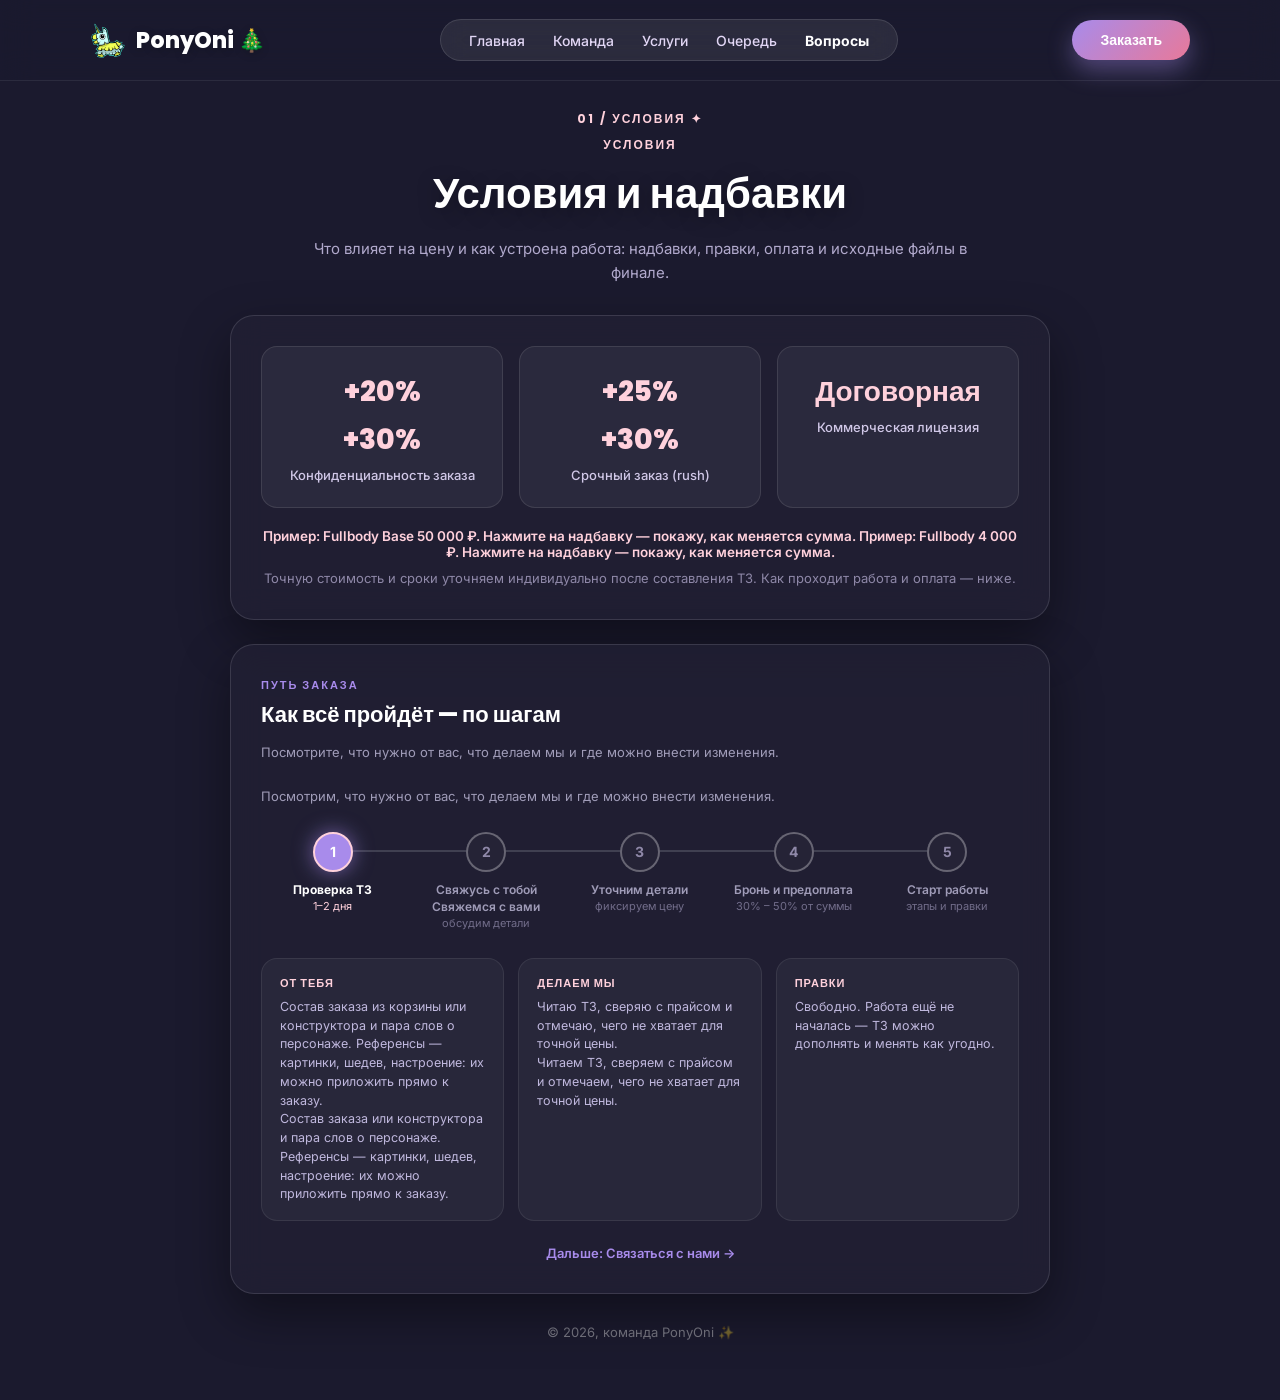
==== faq.html @ 6f334e3d "Update faq.html" ====
<!DOCTYPE html>
<html lang="ru">
<head>
  <meta charset="UTF-8">
  <meta name="viewport" content="width=device-width, initial-scale=1.0">
  <title>PonyOni — Условия и вопросы</title>

  <link rel="icon" type="image/png" href="image/logo.png">
  <link rel="preconnect" href="https://fonts.googleapis.com">
  <link href="https://fonts.googleapis.com/css2?family=Inter:wght@400;500;600;700&family=Poppins:wght@600;700;800;900&display=swap" rel="stylesheet">

  <style>
    /* БЛОКИРОВКА ВЫДЕЛЕНИЯ И ПЕРЕТАСКИВАНИЯ */
    body {
      -webkit-user-select: none;
      -moz-user-select: none;
      -ms-user-select: none;
      user-select: none;
      font-family: 'Inter', sans-serif;
      color: #ffffff;
      background: #1b1a2e;
      min-height: 100vh;
      overflow-x: hidden;
      margin: 0;
      padding: 0;
    }
    img {
      -webkit-user-drag: none;
      user-drag: none;
    }

    /* ФИКСИРОВАННАЯ ШАПКА */
    .global-header {
      position: fixed;
      top: 0;
      left: 0;
      width: 100%;
      height: 80px;
      z-index: 100;
      background: rgba(27, 26, 46, 0.85);
      backdrop-filter: blur(16px);
      -webkit-backdrop-filter: blur(16px);
      border-bottom: 1px solid rgba(255, 255, 255, 0.08);
      display: flex;
      align-items: center;
      justify-content: center;
    }

    .header-container {
      width: 100%;
      max-width: 1140px;
      padding: 0 20px;
      display: flex;
      justify-content: space-between;
      align-items: center;
      box-sizing: border-box;
    }

    .logo {
      font-family: 'Poppins', sans-serif;
      font-weight: 800;
      font-size: 22px;
      color: #ffffff;
      text-decoration: none;
      display: flex;
      align-items: center;
      gap: 10px;
      text-shadow: 0 2px 10px rgba(0,0,0,0.2);
    }
    .logo img { width: 36px; height: 36px; border-radius: 10px; object-fit: cover; }

    .nav-menu {
      display: flex;
      gap: 28px;
      list-style: none;
      background: rgba(255, 255, 255, 0.08);
      backdrop-filter: blur(12px);
      padding: 10px 28px;
      border-radius: 30px;
      border: 1px solid rgba(255, 255, 255, 0.12);
      margin: 0;
    }
    .nav-menu a {
      color: #e2d7f5;
      text-decoration: none;
      font-weight: 500;
      font-size: 14px;
      transition: color 0.2s;
    }
    .nav-menu a:hover, .nav-menu a.active { color: #ffffff; font-weight: 700; }

    .btn {
      display: inline-flex; align-items: center; justify-content: center;
      padding: 12px 28px; border-radius: 50px; font-weight: 600; font-size: 14px;
      text-decoration: none; cursor: pointer; border: none;
      background: linear-gradient(135deg, #a88beb 0%, #e87999 100%); color: #ffffff;
      box-shadow: 0 10px 25px rgba(168, 139, 235, 0.4);
      transition: transform 0.2s;
    }
    .btn:hover { transform: translateY(-2px); }
    .btn-secondary { background: rgba(255, 255, 255, 0.15); backdrop-filter: blur(10px); border: 1px solid rgba(255, 255, 255, 0.25); }

    /* ПОЛНОЭКРАННАЯ СЕКЦИЯ ВОПРОСОВ И УСЛУГ */
    .faq-page-section {
      width: 100vw;
      min-height: 100vh;
      display: flex;
      flex-direction: column;
      align-items: center;
      justify-content: center;
      padding: 110px 20px 60px 20px;
      box-sizing: border-box;
      position: relative;
    }

    .faq-header-block {
      text-align: center;
      max-width: 700px;
      margin-bottom: 30px;
    }

    .faq-sub-tag {
      font-family: 'Poppins', sans-serif;
      font-size: 12px;
      font-weight: 700;
      color: #ffd1dc;
      text-transform: uppercase;
      letter-spacing: 2px;
      margin-bottom: 8px;
      display: block;
    }

    .faq-title {
      font-family: 'Poppins', sans-serif;
      font-size: 42px;
      font-weight: 800;
      color: #ffffff;
      margin: 0 0 12px 0;
      text-shadow: 0 4px 20px rgba(0,0,0,0.3);
    }

    .faq-description {
      font-size: 15px;
      color: #b1a9cc;
      line-height: 1.6;
      margin: 0;
    }

    /* БЛОК 1: НАДБАВКИ И УСЛОВИЯ */
    .faq-card-main {
      width: 100%;
      max-width: 820px;
      background: rgba(35, 33, 54, 0.7);
      backdrop-filter: blur(16px);
      -webkit-backdrop-filter: blur(16px);
      border: 1px solid rgba(255, 255, 255, 0.12);
      border-radius: 24px;
      padding: 30px;
      box-shadow: 0 20px 50px rgba(0,0,0,0.4);
      margin-bottom: 24px;
      box-sizing: border-box;
    }

    .extras-cards-row {
      display: grid;
      grid-template-columns: repeat(3, 1fr);
      gap: 16px;
      margin-bottom: 20px;
    }

    .extra-card-item {
      background: rgba(255, 255, 255, 0.05);
      border: 1px solid rgba(255, 255, 255, 0.1);
      border-radius: 16px;
      padding: 24px 16px;
      text-align: center;
      cursor: pointer;
      transition: all 0.25s ease;
      position: relative;
    }

    .extra-card-item:hover {
      background: rgba(255, 255, 255, 0.09);
      border-color: rgba(255, 255, 255, 0.25);
      transform: translateY(-3px);
    }

    .extra-card-item.active {
      background: rgba(255, 209, 220, 0.12);
      border-color: #ffd1dc;
      box-shadow: 0 0 20px rgba(255, 209, 220, 0.25);
      transform: translateY(-2px);
    }

    .extra-card-value {
      font-family: 'Poppins', sans-serif;
      font-size: 28px;
      font-weight: 800;
      color: #ffd1dc;
      margin-bottom: 6px;
    }

    .extra-card-label {
      font-size: 13px;
      color: #d1c8e8;
      font-weight: 500;
    }

    .faq-calc-example {
      font-size: 13.5px;
      color: #ffd1dc;
      font-weight: 600;
      text-align: center;
      margin-bottom: 8px;
      min-height: 20px;
      transition: all 0.2s ease;
    }

    .faq-note-text {
      text-align: center;
      font-size: 13px;
      color: #8f88a8;
      line-height: 1.6;
      margin: 0;
    }

    /* БЛОК 2: КАК ВСЁ ПРОЙДЁТ — ПО ШАГАМ */
    .steps-card-container {
      width: 100%;
      max-width: 820px;
      background: rgba(35, 33, 54, 0.7);
      backdrop-filter: blur(16px);
      -webkit-backdrop-filter: blur(16px);
      border: 1px solid rgba(255, 255, 255, 0.12);
      border-radius: 24px;
      padding: 32px 30px;
      box-shadow: 0 20px 50px rgba(0,0,0,0.4);
      box-sizing: border-box;
    }

    .steps-title-sub {
      font-family: 'Poppins', sans-serif;
      font-size: 11px;
      font-weight: 700;
      color: #a88beb;
      text-transform: uppercase;
      letter-spacing: 2px;
      margin-bottom: 4px;
    }

    .steps-main-title {
      font-family: 'Poppins', sans-serif;
      font-size: 22px;
      font-weight: 800;
      color: #ffffff;
      margin: 0 0 6px 0;
    }

    .steps-main-desc {
      font-size: 13px;
      color: #a09cb8;
      margin-bottom: 28px;
    }

    /* ТАЙМЛАЙН ШАГОВ */
    .steps-timeline {
      display: grid;
      grid-template-columns: repeat(5, 1fr);
      position: relative;
      gap: 10px;
      margin-bottom: 28px;
    }

    .steps-timeline::before {
      content: '';
      position: absolute;
      top: 18px;
      left: 10%;
      width: 80%;
      height: 2px;
      background: rgba(255, 255, 255, 0.15);
      z-index: 1;
    }

    .step-node {
      display: flex;
      flex-direction: column;
      align-items: center;
      position: relative;
      z-index: 2;
      cursor: pointer;
      transition: transform 0.2s ease;
    }

    .step-node:hover {
      transform: translateY(-2px);
    }

    .step-number {
      width: 36px;
      height: 36px;
      border-radius: 50%;
      background: #252336;
      border: 2px solid rgba(255, 255, 255, 0.3);
      color: #8f88a8;
      font-weight: 700;
      font-size: 14px;
      display: flex;
      align-items: center;
      justify-content: center;
      margin-bottom: 10px;
      transition: all 0.25s ease;
    }

    /* АКТИВНЫЙ ШАГ */
    .step-node.active .step-number {
      background: #a88beb;
      border-color: #ffd1dc;
      color: #ffffff;
      box-shadow: 0 0 20px rgba(168, 139, 235, 0.6);
    }

    .step-name {
      font-size: 12px;
      font-weight: 600;
      color: #a09cb8;
      text-align: center;
      margin-bottom: 2px;
      transition: color 0.25s ease;
    }

    .step-node.active .step-name {
      color: #ffffff;
      font-weight: 700;
    }

    .step-time {
      font-size: 11px;
      color: #726d8a;
      text-align: center;
    }

    .step-node.active .step-time {
      color: #ffd1dc;
    }

    .step-details-grid {
      display: grid;
      grid-template-columns: repeat(3, 1fr);
      gap: 14px;
    }

    .detail-card {
      background: rgba(255, 255, 255, 0.04);
      border: 1px solid rgba(255, 255, 255, 0.08);
      border-radius: 16px;
      padding: 16px 18px;
      transition: all 0.25s ease;
    }

    .detail-card-title {
      font-family: 'Poppins', sans-serif;
      font-size: 11px;
      font-weight: 700;
      color: #ffd1dc;
      text-transform: uppercase;
      letter-spacing: 1px;
      margin-bottom: 6px;
    }

    .detail-card-text {
      font-size: 12.5px;
      color: #c0b8de;
      line-height: 1.5;
      margin: 0;
    }

    .steps-bottom-action {
      text-align: center;
      margin-top: 24px;
      font-size: 13px;
      color: #a88beb;
      font-weight: 600;
      cursor: pointer;
    }
    .steps-bottom-action:hover {
      text-decoration: underline;
    }

    /* ПРАВАЯ ПЛАВАЮЩАЯ КНОПКА «СОЦСЕТИ» */
    .social-trigger-btn {
      position: fixed;
      right: 0;
      top: 50%;
      transform: translateY(-50%);
      z-index: 9999;
      background: rgba(37, 35, 54, 0.9);
      backdrop-filter: blur(12px);
      -webkit-backdrop-filter: blur(12px);
      border: 1px solid rgba(255, 255, 255, 0.2);
      border-right: none;
      border-radius: 14px 0 0 14px;
      padding: 16px 12px;
      display: flex;
      flex-direction: column;
      align-items: center;
      gap: 8px;
      cursor: pointer;
      color: #ffffff;
      box-shadow: -10px 10px 30px rgba(0,0,0,0.5);
      transition: all 0.25s ease;
    }

    .social-trigger-btn:hover {
      background: rgba(55, 50, 78, 0.95);
      padding-left: 18px;
    }

    .social-trigger-btn svg { width: 20px; height: 20px; stroke: #ffd1dc; }
    .social-trigger-btn span {
      writing-mode: vertical-rl; text-orientation: mixed;
      font-family: 'Poppins', sans-serif; font-size: 12px; font-weight: 600;
      letter-spacing: 1.5px; text-transform: uppercase; color: #e2d7f5;
    }

    /* МОДАЛКИ */
    .modal-overlay {
      position: fixed; top: 0; left: 0; width: 100vw; height: 100vh;
      background: rgba(15, 14, 23, 0.7); backdrop-filter: blur(8px);
      display: flex; align-items: center; justify-content: center; z-index: 1000;
      opacity: 0; pointer-events: none; transition: opacity 0.3s ease;
    }
    .modal-overlay.active { opacity: 1; pointer-events: auto; }
    .modal-card {
      background: #252336; border: 1px solid rgba(255, 255, 255, 0.15);
      border-radius: 32px; padding: 40px; max-width: 440px; width: 90%; text-align: center;
      color: #fff; position: relative; box-shadow: 0 30px 60px rgba(0,0,0,0.5);
    }
    .modal-card h3 { font-family: 'Poppins', sans-serif; font-size: 26px; margin-top: 0; margin-bottom: 14px; }
    .modal-card p { font-size: 15px; color: #d1b8ff; line-height: 1.6; margin-bottom: 30px; }
    .modal-close { position: absolute; top: 20px; right: 20px; background: rgba(255,255,255,0.1); border: none; color: #fff; width: 36px; height: 36px; border-radius: 50%; cursor: pointer; font-size: 18px; }

    @media(max-width: 850px) {
      .nav-menu { display: none; }
      .extras-cards-row, .step-details-grid { grid-template-columns: 1fr; }
      .steps-timeline { grid-template-columns: repeat(3, 1fr); gap: 20px; }
      .steps-timeline::before { display: none; }
      .faq-title { font-size: 32px; }
    }
  </style>
</head>
<body>

  <!-- ФИКСИРОВАННАЯ ШАПКА -->
  <header class="global-header">
    <div class="header-container">
      <a href="index.html" class="logo">
        <img src="image/logo.png" alt="Logo"> PonyOni 🎄
      </a>

      <ul class="nav-menu">
        <li><a href="index.html">Главная</a></li>
        <li><a href="team.html">Команда</a></li>
        <li><a href="index.html#screen-services">Услуги</a></li>
        <li><a href="index.html#screen-queue">Очередь</a></li>
        <li><a href="faq.html" class="active">Вопросы</a></li>
      </ul>

      <button class="btn" onclick="openModal()">Заказать</button>
    </div>
  </header>

  <!-- ОСНОВНОЙ ФУЛЛ-СКРИН СЕКЦИИ ВОПРОСОВ И УСЛУГ -->
  <main class="faq-page-section">

    <div class="faq-header-block">
      <span class="faq-sub-tag">01 / Условия ✦</span>
      <span class="faq-sub-tag">Условия </span>
      <h1 class="faq-title">Условия и надбавки</h1>
      <p class="faq-description">Что влияет на цену и как устроена работа: надбавки, правки, оплата и исходные файлы в финале.</p>
    </div>

    <!-- БЛОК НАДБАВОК -->
    <div class="faq-card-main">
      <div class="extras-cards-row">
        <div class="extra-card-item" id="opt-conf" onclick="toggleOption('conf')">
          <div class="extra-card-value">+20%</div>
          <div class="extra-card-value">+30%</div>
          <div class="extra-card-label">Конфиденциальность заказа</div>
        </div>
        <div class="extra-card-item" id="opt-rush" onclick="toggleOption('rush')">
          <div class="extra-card-value">+25%</div>
          <div class="extra-card-value">+30%</div>
          <div class="extra-card-label">Срочный заказ (rush)</div>
        </div>
        <div class="extra-card-item" id="opt-commercial" onclick="toggleOption('commercial')">
          <div class="extra-card-value">Договорная</div>
          <div class="extra-card-label">Коммерческая лицензия</div>
        </div>
      </div>

      <!-- ДИНАМИЧЕСКИЙ ПРИМЕР СТОИМОСТИ -->
      <div class="faq-calc-example" id="calcExampleText">
        Пример: Fullbody Base 50 000 ₽. Нажмите на надбавку — покажу, как меняется сумма.
        Пример: Fullbody 4 000 ₽. Нажмите на надбавку — покажу, как меняется сумма.
      </div>

      <p class="faq-note-text">Точную стоимость и сроки уточняем индивидуально после составления ТЗ. Как проходит работа и оплата — ниже.</p>
    </div>

    <!-- БЛОК ШАГОВ ВЫПОЛНЕНИЯ (ИНТЕРАКТИВНЫЙ) -->
    <div class="steps-card-container">
      <div class="steps-title-sub">Путь заказа</div>
      <h2 class="steps-main-title">Как всё пройдёт — по шагам</h2>
      <p class="steps-main-desc">Посмотрите, что нужно от вас, что делаем мы и где можно внести изменения.</p>
      <p class="steps-main-desc">Посмотрим, что нужно от вас, что делаем мы и где можно внести изменения.</p>

      <div class="steps-timeline">
        <div class="step-node active" id="step-node-1" onclick="selectStep(1)">
          <div class="step-number">1</div>
          <div class="step-name">Проверка ТЗ</div>
          <div class="step-time">1–2 дня</div>
        </div>
        <div class="step-node" id="step-node-2" onclick="selectStep(2)">
          <div class="step-number">2</div>
          <div class="step-name">Свяжусь с тобой</div>
          <div class="step-name">Свяжемся с вами</div>
          <div class="step-time">обсудим детали</div>
        </div>
        <div class="step-node" id="step-node-3" onclick="selectStep(3)">
          <div class="step-number">3</div>
          <div class="step-name">Уточним детали</div>
          <div class="step-time">фиксируем цену</div>
        </div>
        <div class="step-node" id="step-node-4" onclick="selectStep(4)">
          <div class="step-number">4</div>
          <div class="step-name">Бронь и предоплата</div>
          <div class="step-time">30% – 50% от суммы</div>
        </div>
        <div class="step-node" id="step-node-5" onclick="selectStep(5)">
          <div class="step-number">5</div>
          <div class="step-name">Старт работы</div>
          <div class="step-time">этапы и правки</div>
        </div>
      </div>

      <!-- ДИНАМИЧЕСКИЕ БЛОКИ ИНФОРМАЦИИ ПО ШАГАМ -->
      <div class="step-details-grid">
        <div class="detail-card">
          <div class="detail-card-title">От тебя</div>
          <p class="detail-card-text" id="step-text-user">Состав заказа из корзины или конструктора и пара слов о персонаже. Референсы — картинки, шедев, настроение: их можно приложить прямо к заказу.</p>
          <p class="detail-card-text" id="step-text-user">Состав заказа или конструктора и пара слов о персонаже. Референсы — картинки, шедев, настроение: их можно приложить прямо к заказу.</p>
        </div>
        <div class="detail-card">
          <div class="detail-card-title">Делаем мы</div>
          <p class="detail-card-text" id="step-text-team">Читаю ТЗ, сверяю с прайсом и отмечаю, чего не хватает для точной цены.</p>
          <p class="detail-card-text" id="step-text-team">Читаем ТЗ, сверяем с прайсом и отмечаем, чего не хватает для точной цены.</p>
        </div>
        <div class="detail-card">
          <div class="detail-card-title">Правки</div>
          <p class="detail-card-text" id="step-text-edits">Свободно. Работа ещё не началась — ТЗ можно дополнять и менять как угодно.</p>
        </div>
      </div>

      <div class="steps-bottom-action" onclick="openModal()">Дальше: Связаться с нами →</div>
    </div>

    <div style="text-align: center; font-size: 13px; color: rgba(255,255,255,0.4); margin-top: 30px;">
      © 2026, команда PonyOni ✨
    </div>
  </main>

  <!-- МОДАЛКА ЗАКАЗА -->
  <div id="orderModal" class="modal-overlay" onclick="closeModalOnBg(event)">
    <div class="modal-card">
      <button class="modal-close" onclick="closeModal()">×</button>
      <h3>Хочешь сделать заказ?</h3>
      <p>Напиши нам — обсудим твою идею, подберём формат и рассчитаем стоимость. Отвечаем в течении суток.</p>
      <div style="display: flex; gap: 12px; justify-content: center;">
        <a href="https://t.me/Honnistar" target="_blank" class="btn">Telegram</a>
        <a href="https://vk.ru/club240301955" target="_blank" class="btn btn-secondary">ВКонтакте</a>
      </div>
    </div>
  </div>

  <script>
    document.addEventListener('contextmenu', (e) => e.preventDefault());
    document.addEventListener('selectstart', (e) => e.preventDefault());
    document.addEventListener('dragstart', (e) => e.preventDefault());

    function openModal() { document.getElementById('orderModal').classList.add('active'); }
    function closeModal() { document.getElementById('orderModal').classList.remove('active'); }
    function closeModalOnBg(e) { if (e.target.id === 'orderModal') closeModal(); }

    // ЛОГИКА ИНТЕРАКТИВНОГО РАСЧЕТА НАДБАВОК
    const selectedOptions = {
      conf: false,       // +20%
      rush: false,       // +25%
      commercial: false  // Договорная
    };

    function toggleOption(optKey) {
      selectedOptions[optKey] = !selectedOptions[optKey];

      const cardEl = document.getElementById('opt-' + optKey);
      if (selectedOptions[optKey]) {
        cardEl.classList.add('active');
      } else {
        cardEl.classList.remove('active');
      }

      updateCalcResult();
    }

    function updateCalcResult() {
      const basePrice = 50000;
      const basePrice = 4000;
      let total = basePrice;
      let activeLabels = [];

      if (selectedOptions.conf) {
        total += basePrice * 0.20;
        total += basePrice * 0.30;
        activeLabels.push('конфиденциальность заказа');
      }

      if (selectedOptions.rush) {
        total += basePrice * 0.25;
        total += basePrice * 0.30;
        activeLabels.push('срочный заказ (rush)');
      }

      if (selectedOptions.commercial) {
        activeLabels.push('коммерческая лицензия');
      }

      const calcTextEl = document.getElementById('calcExampleText');

      if (activeLabels.length === 0) {
        calcTextEl.innerHTML = 'Пример: Fullbody Base 50 000 ₽. Нажмите на надбавку — покажу, как меняется сумма.';
        calcTextEl.innerHTML = 'Пример: Fullbody 4 000 ₽. Нажмите на надбавку — покажу, как меняется сумма.';
      } else {
        const formattedTotal = total.toLocaleString('ru-RU') + ' ₽';
        let labelsStr = activeLabels.join(', ');

        if (selectedOptions.commercial && !selectedOptions.conf && !selectedOptions.rush) {
          calcTextEl.innerHTML = `Пример: Fullbody Base 50 000 ₽ → 50 000 ₽, лицензия обсуждается отдельно · ${labelsStr}`;
          calcTextEl.innerHTML = `Пример: Fullbody 4 000 ₽ → 5 200 ₽, лицензия обсуждается отдельно · ${labelsStr}`;
        } else if (selectedOptions.commercial) {
          calcTextEl.innerHTML = `Пример: Fullbody Base 50 000 ₽ → ${formattedTotal}, лицензия обсуждается отдельно · ${labelsStr}`;
          calcTextEl.innerHTML = `Пример: Fullbody 4 000 ₽ → ${formattedTotal}, лицензия обсуждается отдельно · ${labelsStr}`;
        } else {
          calcTextEl.innerHTML = `Пример: Fullbody Base 50 000 ₽ → ${formattedTotal} · ${labelsStr}`;
          calcTextEl.innerHTML = `Пример: Fullbody 4 000 ₽ → ${formattedTotal} · ${labelsStr}`;
        }
      }
    }

    // ДАННЫЕ ДЛЯ ТАЙМЛАЙНА ШАГОВ (1-5)
    const stepsData = {
      1: {
        user: "Состав заказа из корзины или конструктора и пара слов о персонаже. Референсы — картинки, шедев, настроение: их можно приложить прямо к заказу.",
        team: "Читаю ТЗ, сверяю с прайсом и отмечаю, чего не хватает для точной цены.",
        user: "Состав заказа или конструктора и пара слов о персонаже. Референсы — картинки, шедев, настроение: их можно приложить прямо к заказу.",
        team: "Читаем ТЗ, сверяем с прайсом и отмечаем, чего не хватает для точной цены.",
        edits: "Свободно. Работа ещё не началась — ТЗ можно дополнять и менять как угодно."
      },
      2: {
        user: "Быть на связи там, где указала в заказе: Telegram, VK.",
        team: "Пишим первыми, задаю вопросы по ТЗ и называю ориентир по цене и срокам.",
        team: "Пишим первыми, задаем вопросы по ТЗ и называем ориентир по цене и срокам.",
        edits: "Свободно. Можно убрать или добавить допы, сменить тип модели или уровень."
      },
      3: {
        user: "Подтвердить референсы и дедлайн, рассказать, где будешь стримить: VTube Studio, iPhone для VBridger.",
        team: "Фиксируем объём работ, срок и итоговую цену — чтобы потом не было сюрпризов.",
        edits: "Последний момент, чтобы поменять состав без доплаты."
      },
      4: {
        user: "Внести бронь 25% — она закрепляет место и входит в первые 50%. До старта доплатить ещё 25%, вторую половину — до передачи файлов.",
        team: "Закрепляю за тобой место в очереди, называю дату старта и присылаю персональную ссылку LyssBoard — по ней видно, как идёт работа.",
        edits: "Состав зафиксирован. Новые пункты считаю отдельно. При отмене бронь не возвращается."
        team: "Закрепляем за тобой место в очереди, называем дату старта и присылаем персональную ссылку Очереди — по ней видно, как идёт работа.",
        edits: "Состав зафиксирован. Новые пункты считаем отдельно. При отмене бронь не возвращается."
      },
      5: {
        user: "Смотреть этапы и оставлять комментарии: скетч, основной рисунок, лайн, тени, риг.",
        team: "Рисуем и ригаем, показываем каждый этап. В финале — готовая модель для VTube Studio, исходники — по договорённости.",
        edits: "До трёх правок на каждом этапе. Дизайн персонажа меняем на этапе скетча."
      }
    };

    function selectStep(stepNum) {
      for (let i = 1; i <= 5; i++) {
        const nodeEl = document.getElementById('step-node-' + i);
        if (i === stepNum) {
          nodeEl.classList.add('active');
        } else {
          nodeEl.classList.remove('active');
        }
      }

      // Обновление текстов в блоках
      const data = stepsData[stepNum];
      if (data) {
        document.getElementById('step-text-user').innerText = data.user;
        document.getElementById('step-text-team').innerText = data.team;
        document.getElementById('step-text-edits').innerText = data.edits;
      }
    }
  </script>
</body>
</html>
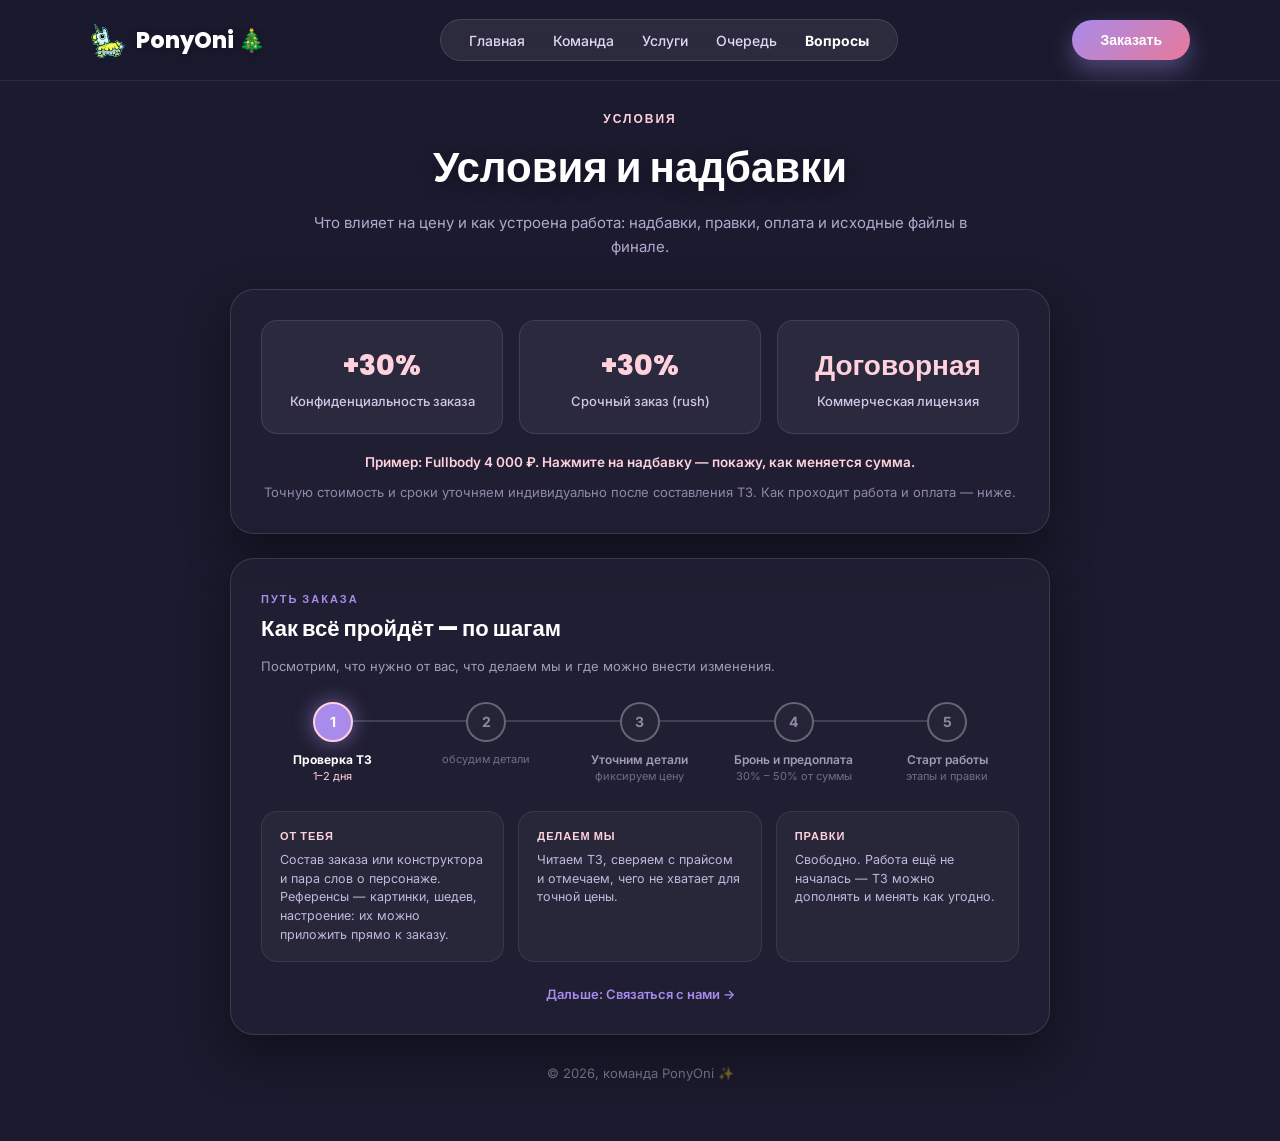
==== commit 09af262c: "Update faq.html" ====
--- a/faq.html
+++ b/faq.html
@@ -474,8 +474,7 @@
   <main class="faq-page-section">
 
     <div class="faq-header-block">
-      <span class="faq-sub-tag">01 / Условия ✦</span>
-      <span class="faq-sub-tag">Условия </span>
+       <span class="faq-sub-tag">Условия </span>
       <h1 class="faq-title">Условия и надбавки</h1>
       <p class="faq-description">Что влияет на цену и как устроена работа: надбавки, правки, оплата и исходные файлы в финале.</p>
     </div>
@@ -484,13 +483,11 @@
     <div class="faq-card-main">
       <div class="extras-cards-row">
         <div class="extra-card-item" id="opt-conf" onclick="toggleOption('conf')">
-          <div class="extra-card-value">+20%</div>
-          <div class="extra-card-value">+30%</div>
+           <div class="extra-card-value">+30%</div>
           <div class="extra-card-label">Конфиденциальность заказа</div>
         </div>
         <div class="extra-card-item" id="opt-rush" onclick="toggleOption('rush')">
-          <div class="extra-card-value">+25%</div>
-          <div class="extra-card-value">+30%</div>
+           <div class="extra-card-value">+30%</div>
           <div class="extra-card-label">Срочный заказ (rush)</div>
         </div>
         <div class="extra-card-item" id="opt-commercial" onclick="toggleOption('commercial')">
@@ -501,8 +498,7 @@
 
       <!-- ДИНАМИЧЕСКИЙ ПРИМЕР СТОИМОСТИ -->
       <div class="faq-calc-example" id="calcExampleText">
-        Пример: Fullbody Base 50 000 ₽. Нажмите на надбавку — покажу, как меняется сумма.
-        Пример: Fullbody 4 000 ₽. Нажмите на надбавку — покажу, как меняется сумма.
+            Пример: Fullbody 4 000 ₽. Нажмите на надбавку — покажу, как меняется сумма.
       </div>
 
       <p class="faq-note-text">Точную стоимость и сроки уточняем индивидуально после составления ТЗ. Как проходит работа и оплата — ниже.</p>
@@ -512,8 +508,7 @@
     <div class="steps-card-container">
       <div class="steps-title-sub">Путь заказа</div>
       <h2 class="steps-main-title">Как всё пройдёт — по шагам</h2>
-      <p class="steps-main-desc">Посмотрите, что нужно от вас, что делаем мы и где можно внести изменения.</p>
-      <p class="steps-main-desc">Посмотрим, что нужно от вас, что делаем мы и где можно внести изменения.</p>
+        <p class="steps-main-desc">Посмотрим, что нужно от вас, что делаем мы и где можно внести изменения.</p>
 
       <div class="steps-timeline">
         <div class="step-node active" id="step-node-1" onclick="selectStep(1)">
@@ -523,9 +518,7 @@
         </div>
         <div class="step-node" id="step-node-2" onclick="selectStep(2)">
           <div class="step-number">2</div>
-          <div class="step-name">Свяжусь с тобой</div>
-          <div class="step-name">Свяжемся с вами</div>
-          <div class="step-time">обсудим детали</div>
+            <div class="step-time">обсудим детали</div>
         </div>
         <div class="step-node" id="step-node-3" onclick="selectStep(3)">
           <div class="step-number">3</div>
@@ -548,13 +541,11 @@
       <div class="step-details-grid">
         <div class="detail-card">
           <div class="detail-card-title">От тебя</div>
-          <p class="detail-card-text" id="step-text-user">Состав заказа из корзины или конструктора и пара слов о персонаже. Референсы — картинки, шедев, настроение: их можно приложить прямо к заказу.</p>
-          <p class="detail-card-text" id="step-text-user">Состав заказа или конструктора и пара слов о персонаже. Референсы — картинки, шедев, настроение: их можно приложить прямо к заказу.</p>
+           <p class="detail-card-text" id="step-text-user">Состав заказа или конструктора и пара слов о персонаже. Референсы — картинки, шедев, настроение: их можно приложить прямо к заказу.</p>
         </div>
         <div class="detail-card">
           <div class="detail-card-title">Делаем мы</div>
-          <p class="detail-card-text" id="step-text-team">Читаю ТЗ, сверяю с прайсом и отмечаю, чего не хватает для точной цены.</p>
-          <p class="detail-card-text" id="step-text-team">Читаем ТЗ, сверяем с прайсом и отмечаем, чего не хватает для точной цены.</p>
+           <p class="detail-card-text" id="step-text-team">Читаем ТЗ, сверяем с прайсом и отмечаем, чего не хватает для точной цены.</p>
         </div>
         <div class="detail-card">
           <div class="detail-card-title">Правки</div>
@@ -613,20 +604,17 @@
     }
 
     function updateCalcResult() {
-      const basePrice = 50000;
-      const basePrice = 4000;
+       const basePrice = 4000;
       let total = basePrice;
       let activeLabels = [];
 
       if (selectedOptions.conf) {
-        total += basePrice * 0.20;
-        total += basePrice * 0.30;
+          total += basePrice * 0.30;
         activeLabels.push('конфиденциальность заказа');
       }
 
       if (selectedOptions.rush) {
-        total += basePrice * 0.25;
-        total += basePrice * 0.30;
+         total += basePrice * 0.30;
         activeLabels.push('срочный заказ (rush)');
       }
 
@@ -637,21 +625,17 @@
       const calcTextEl = document.getElementById('calcExampleText');
 
       if (activeLabels.length === 0) {
-        calcTextEl.innerHTML = 'Пример: Fullbody Base 50 000 ₽. Нажмите на надбавку — покажу, как меняется сумма.';
-        calcTextEl.innerHTML = 'Пример: Fullbody 4 000 ₽. Нажмите на надбавку — покажу, как меняется сумма.';
+           calcTextEl.innerHTML = 'Пример: Fullbody 4 000 ₽. Нажмите на надбавку — покажу, как меняется сумма.';
       } else {
         const formattedTotal = total.toLocaleString('ru-RU') + ' ₽';
         let labelsStr = activeLabels.join(', ');
 
         if (selectedOptions.commercial && !selectedOptions.conf && !selectedOptions.rush) {
-          calcTextEl.innerHTML = `Пример: Fullbody Base 50 000 ₽ → 50 000 ₽, лицензия обсуждается отдельно · ${labelsStr}`;
-          calcTextEl.innerHTML = `Пример: Fullbody 4 000 ₽ → 5 200 ₽, лицензия обсуждается отдельно · ${labelsStr}`;
+            calcTextEl.innerHTML = `Пример: Fullbody 4 000 ₽ → 5 200 ₽, лицензия обсуждается отдельно · ${labelsStr}`;
         } else if (selectedOptions.commercial) {
-          calcTextEl.innerHTML = `Пример: Fullbody Base 50 000 ₽ → ${formattedTotal}, лицензия обсуждается отдельно · ${labelsStr}`;
-          calcTextEl.innerHTML = `Пример: Fullbody 4 000 ₽ → ${formattedTotal}, лицензия обсуждается отдельно · ${labelsStr}`;
+            calcTextEl.innerHTML = `Пример: Fullbody 4 000 ₽ → ${formattedTotal}, лицензия обсуждается отдельно · ${labelsStr}`;
         } else {
-          calcTextEl.innerHTML = `Пример: Fullbody Base 50 000 ₽ → ${formattedTotal} · ${labelsStr}`;
-          calcTextEl.innerHTML = `Пример: Fullbody 4 000 ₽ → ${formattedTotal} · ${labelsStr}`;
+           calcTextEl.innerHTML = `Пример: Fullbody 4 000 ₽ → ${formattedTotal} · ${labelsStr}`;
         }
       }
     }
@@ -659,16 +643,13 @@
     // ДАННЫЕ ДЛЯ ТАЙМЛАЙНА ШАГОВ (1-5)
     const stepsData = {
       1: {
-        user: "Состав заказа из корзины или конструктора и пара слов о персонаже. Референсы — картинки, шедев, настроение: их можно приложить прямо к заказу.",
-        team: "Читаю ТЗ, сверяю с прайсом и отмечаю, чего не хватает для точной цены.",
-        user: "Состав заказа или конструктора и пара слов о персонаже. Референсы — картинки, шедев, настроение: их можно приложить прямо к заказу.",
+         user: "Состав заказа или конструктора и пара слов о персонаже. Референсы — картинки, шедев, настроение: их можно приложить прямо к заказу.",
         team: "Читаем ТЗ, сверяем с прайсом и отмечаем, чего не хватает для точной цены.",
         edits: "Свободно. Работа ещё не началась — ТЗ можно дополнять и менять как угодно."
       },
       2: {
         user: "Быть на связи там, где указала в заказе: Telegram, VK.",
-        team: "Пишим первыми, задаю вопросы по ТЗ и называю ориентир по цене и срокам.",
-        team: "Пишим первыми, задаем вопросы по ТЗ и называем ориентир по цене и срокам.",
+         team: "Пишим первыми, задаем вопросы по ТЗ и называем ориентир по цене и срокам.",
         edits: "Свободно. Можно убрать или добавить допы, сменить тип модели или уровень."
       },
       3: {
@@ -678,9 +659,7 @@
       },
       4: {
         user: "Внести бронь 25% — она закрепляет место и входит в первые 50%. До старта доплатить ещё 25%, вторую половину — до передачи файлов.",
-        team: "Закрепляю за тобой место в очереди, называю дату старта и присылаю персональную ссылку LyssBoard — по ней видно, как идёт работа.",
-        edits: "Состав зафиксирован. Новые пункты считаю отдельно. При отмене бронь не возвращается."
-        team: "Закрепляем за тобой место в очереди, называем дату старта и присылаем персональную ссылку Очереди — по ней видно, как идёт работа.",
+          team: "Закрепляем за тобой место в очереди, называем дату старта и присылаем персональную ссылку Очереди — по ней видно, как идёт работа.",
         edits: "Состав зафиксирован. Новые пункты считаем отдельно. При отмене бронь не возвращается."
       },
       5: {
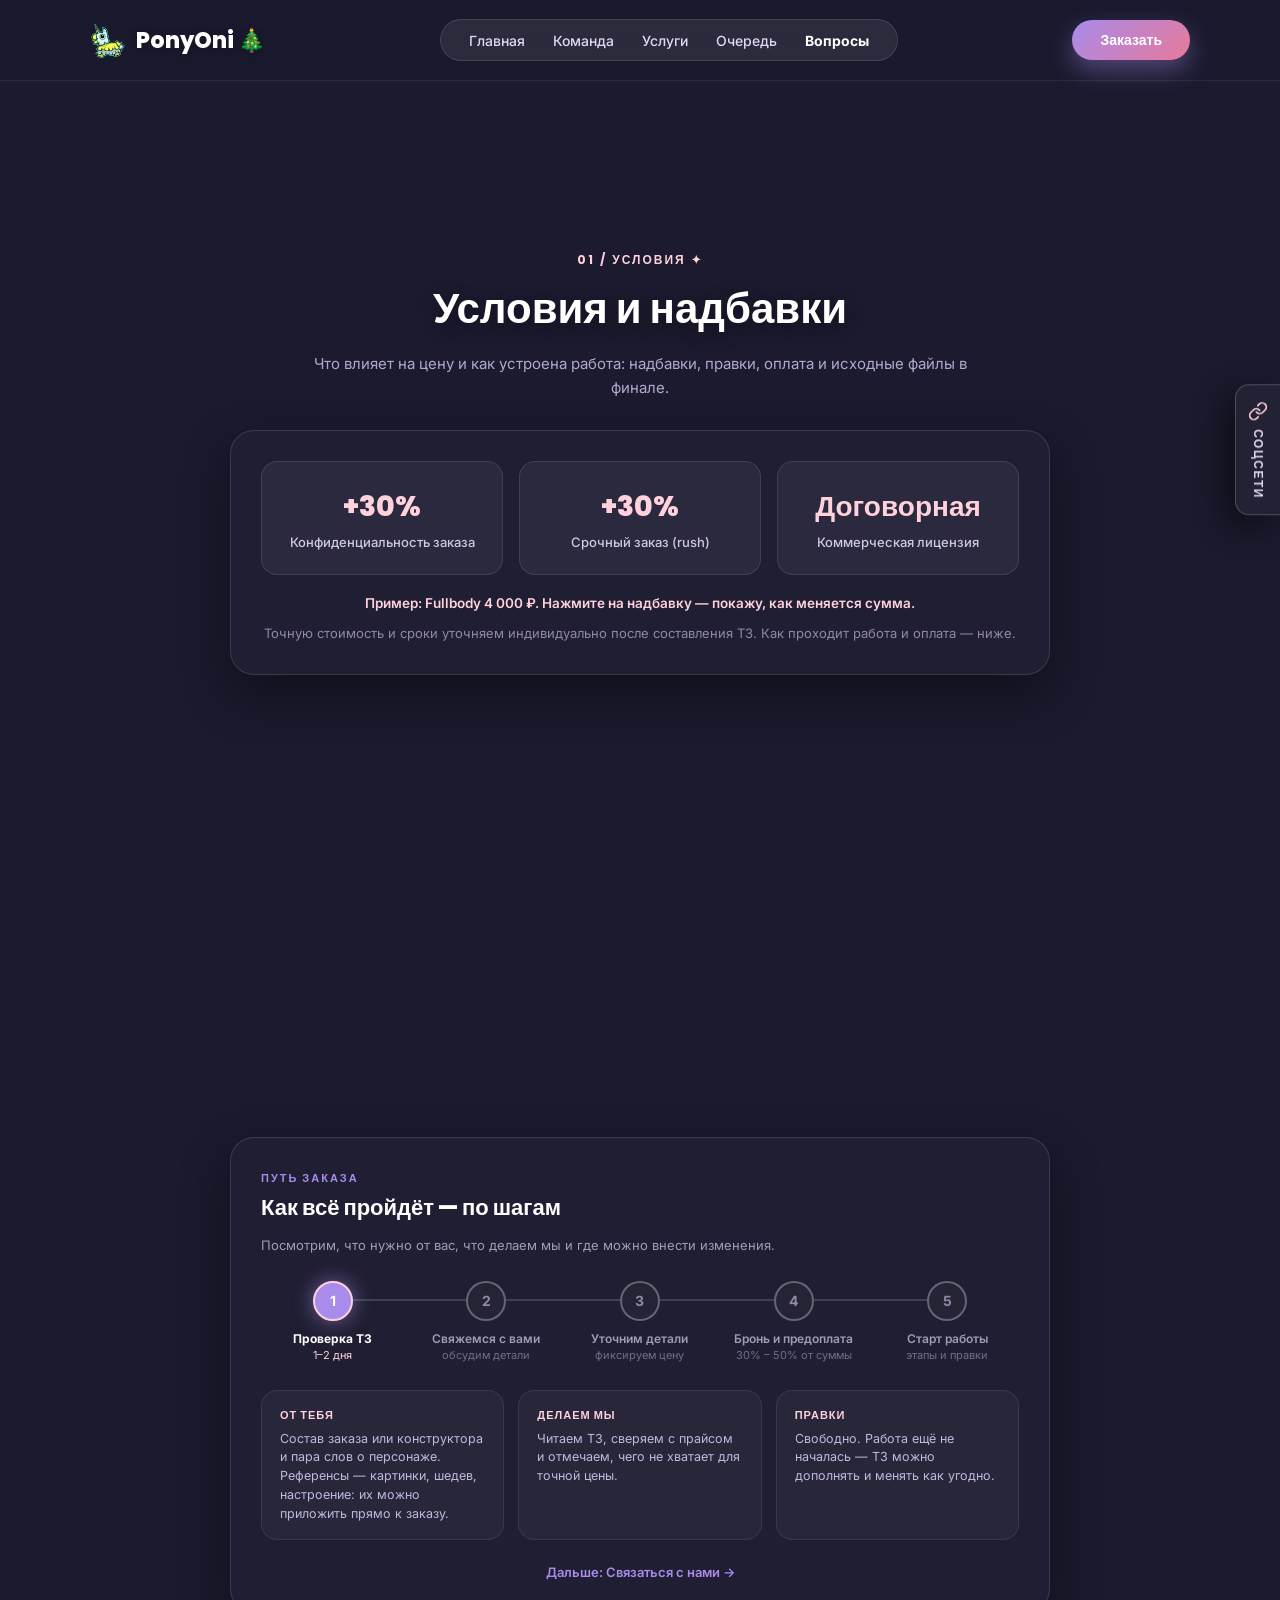
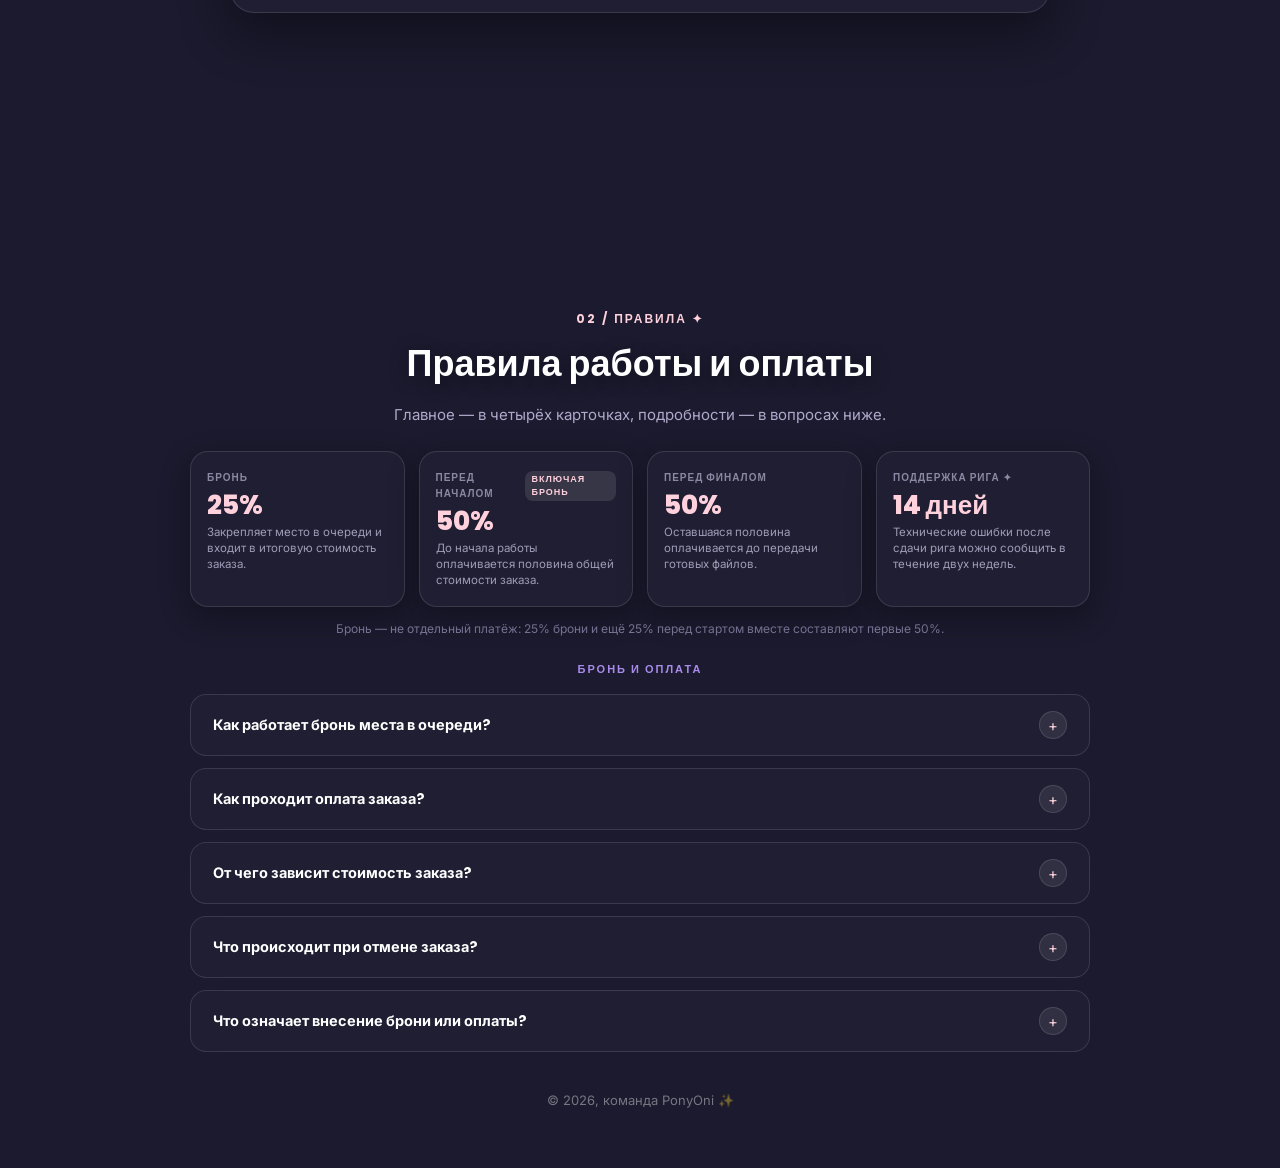
==== commit 08db5cb3: "FAQ" ====
--- a/faq.html
+++ b/faq.html
@@ -100,7 +100,7 @@
     .btn:hover { transform: translateY(-2px); }
     .btn-secondary { background: rgba(255, 255, 255, 0.15); backdrop-filter: blur(10px); border: 1px solid rgba(255, 255, 255, 0.25); }
 
-    /* ПОЛНОЭКРАННАЯ СЕКЦИЯ ВОПРОСОВ И УСЛУГ */
+    /* ПОЛНОЭКРАННЫЕ СЕКЦИИ */
     .faq-page-section {
       width: 100vw;
       min-height: 100vh;
@@ -312,7 +312,6 @@
       transition: all 0.25s ease;
     }
 
-    /* АКТИВНЫЙ ШАГ */
     .step-node.active .step-number {
       background: #a88beb;
       border-color: #ffd1dc;
@@ -385,6 +384,188 @@
     }
     .steps-bottom-action:hover {
       text-decoration: underline;
+    }
+
+    /* СЕКЦИЯ 3: ПРАВИЛА И ОПЛАТА (4 КАРТОЧКИ + АККОРДЕОН) */
+    .rules-container-block {
+      width: 100%;
+      max-width: 900px;
+      display: flex;
+      flex-direction: column;
+      align-items: center;
+    }
+
+    .top-cards-grid {
+      display: grid;
+      grid-template-columns: repeat(4, 1fr);
+      gap: 14px;
+      width: 100%;
+      margin-bottom: 14px;
+    }
+
+    .info-stat-card {
+      background: rgba(35, 33, 54, 0.7);
+      backdrop-filter: blur(16px);
+      -webkit-backdrop-filter: blur(16px);
+      border: 1px solid rgba(255, 255, 255, 0.12);
+      border-radius: 18px;
+      padding: 18px 16px;
+      display: flex;
+      flex-direction: column;
+      box-shadow: 0 10px 30px rgba(0,0,0,0.3);
+    }
+
+    .stat-card-label {
+      font-family: 'Poppins', sans-serif;
+      font-size: 10px;
+      font-weight: 700;
+      color: #8c88a3;
+      text-transform: uppercase;
+      letter-spacing: 1px;
+      margin-bottom: 6px;
+      display: flex;
+      align-items: center;
+      gap: 6px;
+    }
+
+    .stat-badge {
+      background: rgba(255, 255, 255, 0.1);
+      padding: 2px 6px;
+      border-radius: 8px;
+      font-size: 9px;
+      color: #ffd1dc;
+    }
+
+    .stat-card-value {
+      font-family: 'Poppins', sans-serif;
+      font-size: 26px;
+      font-weight: 800;
+      color: #ffd1dc;
+      margin-bottom: 6px;
+      line-height: 1;
+    }
+
+    .stat-card-desc {
+      font-size: 11.5px;
+      color: #a09cb8;
+      line-height: 1.4;
+      margin: 0;
+    }
+
+    .top-cards-note {
+      text-align: center;
+      font-size: 12px;
+      color: #7d7799;
+      margin-bottom: 25px;
+    }
+
+    .faq-section-label {
+      text-align: center;
+      font-family: 'Poppins', sans-serif;
+      font-size: 11px;
+      font-weight: 700;
+      color: #a88beb;
+      text-transform: uppercase;
+      letter-spacing: 2px;
+      margin-bottom: 16px;
+    }
+
+    .faq-accordion-list {
+      display: flex;
+      flex-direction: column;
+      gap: 12px;
+      width: 100%;
+    }
+
+    .faq-accordion-item {
+      background: rgba(35, 33, 54, 0.7);
+      backdrop-filter: blur(16px);
+      -webkit-backdrop-filter: blur(16px);
+      border: 1px solid rgba(255, 255, 255, 0.12);
+      border-radius: 16px;
+      overflow: hidden;
+      transition: all 0.25s ease;
+    }
+
+    .faq-accordion-item:hover {
+      background: rgba(45, 42, 68, 0.85);
+      border-color: rgba(255, 255, 255, 0.2);
+    }
+
+    .faq-accordion-item.active {
+      background: rgba(45, 42, 68, 0.95);
+      border-color: rgba(255, 209, 220, 0.3);
+      box-shadow: 0 10px 30px rgba(0,0,0,0.4);
+    }
+
+    .faq-item-header {
+      padding: 16px 22px;
+      display: flex;
+      align-items: center;
+      justify-content: space-between;
+      cursor: pointer;
+      user-select: none;
+    }
+
+    .faq-item-title-text {
+      font-family: 'Poppins', 'Inter', sans-serif;
+      font-size: 14.5px;
+      font-weight: 700;
+      color: #ffffff;
+      margin: 0;
+    }
+
+    .faq-item-icon {
+      width: 26px;
+      height: 26px;
+      border-radius: 50%;
+      background: rgba(255, 255, 255, 0.08);
+      border: 1px solid rgba(255, 255, 255, 0.12);
+      display: flex;
+      align-items: center;
+      justify-content: center;
+      font-size: 15px;
+      color: #ffd1dc;
+      transition: transform 0.3s ease, background 0.2s ease;
+      flex-shrink: 0;
+    }
+
+    .faq-accordion-item.active .faq-item-icon {
+      transform: rotate(45deg);
+      background: #a88beb;
+      color: #ffffff;
+      border-color: transparent;
+    }
+
+    .faq-item-content {
+      max-height: 0;
+      overflow: hidden;
+      transition: max-height 0.35s cubic-bezier(0, 1, 0, 1);
+      padding: 0 22px;
+    }
+
+    .faq-accordion-item.active .faq-item-content {
+      max-height: 1000px;
+      transition: max-height 0.4s ease-in-out;
+      padding-bottom: 20px;
+    }
+
+    .faq-text-body {
+      font-size: 13px;
+      color: #c4becc;
+      line-height: 1.6;
+      border-top: 1px solid rgba(255, 255, 255, 0.06);
+      padding-top: 12px;
+      margin: 0;
+    }
+
+    .faq-text-body ul {
+      margin: 6px 0 0 0;
+      padding-left: 18px;
+    }
+
+    .faq-text-body li {
+      margin-bottom: 3px;
     }
 
     /* ПРАВАЯ ПЛАВАЮЩАЯ КНОПКА «СОЦСЕТИ» */
@@ -423,7 +604,46 @@
       letter-spacing: 1.5px; text-transform: uppercase; color: #e2d7f5;
     }
 
-    /* МОДАЛКИ */
+    /* БОКОВАЯ ВЫДВИЖНАЯ ПАНЕЛЬ СОЦСЕТЕЙ */
+    .social-modal-overlay {
+      position: fixed; top: 0; left: 0; width: 100vw; height: 100vh;
+      background: rgba(15, 14, 23, 0.6); backdrop-filter: blur(8px);
+      -webkit-backdrop-filter: blur(8px); display: flex; justify-content: flex-end;
+      z-index: 10000; opacity: 0; pointer-events: none; transition: opacity 0.3s ease;
+    }
+    .social-modal-overlay.active { opacity: 1; pointer-events: auto; }
+    .social-modal-card {
+      background: #201e2d; border-left: 1px solid rgba(255, 255, 255, 0.12);
+      width: 100%; max-width: 400px; height: 100vh; padding: 40px 28px;
+      position: relative; box-shadow: -15px 0 40px rgba(0, 0, 0, 0.6);
+      text-align: left; overflow-y: auto; box-sizing: border-box;
+      transform: translateX(100%); transition: transform 0.35s cubic-bezier(0.16, 1, 0.3, 1);
+    }
+    .social-modal-overlay.active .social-modal-card { transform: translateX(0); }
+    .social-modal-header { font-size: 11px; font-weight: 700; color: #a88beb; text-transform: uppercase; letter-spacing: 2px; margin-bottom: 6px; }
+    .social-modal-title { font-family: 'Poppins', sans-serif; font-size: 22px; font-weight: 800; color: #ffffff; margin-bottom: 4px; }
+    .social-modal-subtitle { font-size: 12px; color: #a09cb8; margin-bottom: 24px; }
+    .social-modal-close {
+      position: absolute; top: 28px; right: 24px; background: rgba(255, 255, 255, 0.08);
+      border: 1px solid rgba(255, 255, 255, 0.12); color: #fff; width: 32px; height: 32px;
+      border-radius: 50%; cursor: pointer; display: flex; align-items: center; justify-content: center; font-size: 16px;
+    }
+    .social-section-label { font-family: 'Poppins', sans-serif; font-size: 11px; font-weight: 700; color: #ffd1dc; text-transform: uppercase; letter-spacing: 1px; margin-bottom: 10px; margin-top: 20px; }
+    .social-links-list { display: flex; flex-direction: column; gap: 10px; }
+    .social-link-item {
+      display: flex; align-items: center; justify-content: space-between;
+      background: rgba(255, 255, 255, 0.04); border: 1px solid rgba(255, 255, 255, 0.08);
+      border-radius: 14px; padding: 12px 14px; text-decoration: none; color: #ffffff; transition: all 0.2s ease;
+    }
+    .social-link-item:hover { background: rgba(255, 255, 255, 0.09); border-color: rgba(255, 255, 255, 0.2); transform: translateX(-4px); }
+    .social-link-info { display: flex; align-items: center; gap: 12px; }
+    .social-link-icon { width: 34px; height: 34px; background: rgba(255, 255, 255, 0.08); border-radius: 10px; display: flex; align-items: center; justify-content: center; font-size: 15px; }
+    .social-link-text h4 { font-size: 13.5px; font-weight: 600; color: #ffffff; margin: 0; }
+    .social-link-text p { font-size: 11.5px; color: #a09cb8; margin: 0; }
+    .social-link-arrow { color: #ffd1dc; font-size: 15px; }
+    .social-footer-note { text-align: center; margin-top: 30px; font-size: 12px; color: #8c88a3; }
+
+    /* МОДАЛКА ЗАКАЗА */
     .modal-overlay {
       position: fixed; top: 0; left: 0; width: 100vw; height: 100vh;
       background: rgba(15, 14, 23, 0.7); backdrop-filter: blur(8px);
@@ -442,7 +662,7 @@
 
     @media(max-width: 850px) {
       .nav-menu { display: none; }
-      .extras-cards-row, .step-details-grid { grid-template-columns: 1fr; }
+      .extras-cards-row, .step-details-grid, .top-cards-grid { grid-template-columns: 1fr; }
       .steps-timeline { grid-template-columns: repeat(3, 1fr); gap: 20px; }
       .steps-timeline::before { display: none; }
       .faq-title { font-size: 32px; }
@@ -470,24 +690,22 @@
     </div>
   </header>
 
-  <!-- ОСНОВНОЙ ФУЛЛ-СКРИН СЕКЦИИ ВОПРОСОВ И УСЛУГ -->
+  <!-- ЭКРАН 1: УСЛОВИЯ И НАДБАВКИ -->
   <main class="faq-page-section">
-
     <div class="faq-header-block">
-       <span class="faq-sub-tag">Условия </span>
+      <span class="faq-sub-tag">01 / Условия ✦</span>
       <h1 class="faq-title">Условия и надбавки</h1>
       <p class="faq-description">Что влияет на цену и как устроена работа: надбавки, правки, оплата и исходные файлы в финале.</p>
     </div>
 
-    <!-- БЛОК НАДБАВОК -->
     <div class="faq-card-main">
       <div class="extras-cards-row">
         <div class="extra-card-item" id="opt-conf" onclick="toggleOption('conf')">
-           <div class="extra-card-value">+30%</div>
+          <div class="extra-card-value">+30%</div>
           <div class="extra-card-label">Конфиденциальность заказа</div>
         </div>
         <div class="extra-card-item" id="opt-rush" onclick="toggleOption('rush')">
-           <div class="extra-card-value">+30%</div>
+          <div class="extra-card-value">+30%</div>
           <div class="extra-card-label">Срочный заказ (rush)</div>
         </div>
         <div class="extra-card-item" id="opt-commercial" onclick="toggleOption('commercial')">
@@ -496,19 +714,20 @@
         </div>
       </div>
 
-      <!-- ДИНАМИЧЕСКИЙ ПРИМЕР СТОИМОСТИ -->
       <div class="faq-calc-example" id="calcExampleText">
-            Пример: Fullbody 4 000 ₽. Нажмите на надбавку — покажу, как меняется сумма.
+        Пример: Fullbody 4 000 ₽. Нажмите на надбавку — покажу, как меняется сумма.
       </div>
 
       <p class="faq-note-text">Точную стоимость и сроки уточняем индивидуально после составления ТЗ. Как проходит работа и оплата — ниже.</p>
     </div>
-
-    <!-- БЛОК ШАГОВ ВЫПОЛНЕНИЯ (ИНТЕРАКТИВНЫЙ) -->
+  </main>
+
+  <!-- ЭКРАН 2: ПУТЬ ЗАКАЗА ПО ШАГАМ -->
+  <section class="faq-page-section">
     <div class="steps-card-container">
       <div class="steps-title-sub">Путь заказа</div>
       <h2 class="steps-main-title">Как всё пройдёт — по шагам</h2>
-        <p class="steps-main-desc">Посмотрим, что нужно от вас, что делаем мы и где можно внести изменения.</p>
+      <p class="steps-main-desc">Посмотрим, что нужно от вас, что делаем мы и где можно внести изменения.</p>
 
       <div class="steps-timeline">
         <div class="step-node active" id="step-node-1" onclick="selectStep(1)">
@@ -518,7 +737,8 @@
         </div>
         <div class="step-node" id="step-node-2" onclick="selectStep(2)">
           <div class="step-number">2</div>
-            <div class="step-time">обсудим детали</div>
+          <div class="step-name">Свяжемся с вами</div>
+          <div class="step-time">обсудим детали</div>
         </div>
         <div class="step-node" id="step-node-3" onclick="selectStep(3)">
           <div class="step-number">3</div>
@@ -537,15 +757,14 @@
         </div>
       </div>
 
-      <!-- ДИНАМИЧЕСКИЕ БЛОКИ ИНФОРМАЦИИ ПО ШАГАМ -->
       <div class="step-details-grid">
         <div class="detail-card">
           <div class="detail-card-title">От тебя</div>
-           <p class="detail-card-text" id="step-text-user">Состав заказа или конструктора и пара слов о персонаже. Референсы — картинки, шедев, настроение: их можно приложить прямо к заказу.</p>
+          <p class="detail-card-text" id="step-text-user">Состав заказа или конструктора и пара слов о персонаже. Референсы — картинки, шедев, настроение: их можно приложить прямо к заказу.</p>
         </div>
         <div class="detail-card">
           <div class="detail-card-title">Делаем мы</div>
-           <p class="detail-card-text" id="step-text-team">Читаем ТЗ, сверяем с прайсом и отмечаем, чего не хватает для точной цены.</p>
+          <p class="detail-card-text" id="step-text-team">Читаем ТЗ, сверяем с прайсом и отмечаем, чего не хватает для точной цены.</p>
         </div>
         <div class="detail-card">
           <div class="detail-card-title">Правки</div>
@@ -555,11 +774,268 @@
 
       <div class="steps-bottom-action" onclick="openModal()">Дальше: Связаться с нами →</div>
     </div>
-
-    <div style="text-align: center; font-size: 13px; color: rgba(255,255,255,0.4); margin-top: 30px;">
-      © 2026, команда PonyOni ✨
+  </section>
+
+  <!-- ЭКРАН 3: ПРАВИЛА РАБОТЫ И ОПЛАТЫ (КАК НА МАКЕТЕ С 4 КАРТОЧКАМИ) -->
+  <section class="faq-page-section">
+    <div class="rules-container-block">
+      
+      <div class="faq-header-block" style="margin-bottom: 24px;">
+        <span class="faq-sub-tag">02 / ПРАВИЛА ✦</span>
+        <h1 class="faq-title" style="font-size: 36px;">Правила работы и оплаты</h1>
+        <p class="faq-description">Главное — в четырёх карточках, подробности — в вопросах ниже.</p>
+      </div>
+
+      <!-- 4 ВЕРХНИЕ КАРТОЧКИ ПРАВИЛ -->
+      <div class="top-cards-grid">
+        <div class="info-stat-card">
+          <div class="stat-card-label">Бронь</div>
+          <div class="stat-card-value">25%</div>
+          <p class="stat-card-desc">Закрепляет место в очереди и входит в итоговую стоимость заказа.</p>
+        </div>
+
+        <div class="info-stat-card">
+          <div class="stat-card-label">Перед началом <span class="stat-badge">включая бронь</span></div>
+          <div class="stat-card-value">50%</div>
+          <p class="stat-card-desc">До начала работы оплачивается половина общей стоимости заказа.</p>
+        </div>
+
+        <div class="info-stat-card">
+          <div class="stat-card-label">Перед финалом</div>
+          <div class="stat-card-value">50%</div>
+          <p class="stat-card-desc">Оставшаяся половина оплачивается до передачи готовых файлов.</p>
+        </div>
+
+        <div class="info-stat-card">
+          <div class="stat-card-label">Поддержка рига ✦</div>
+          <div class="stat-card-value">14 дней</div>
+          <p class="stat-card-desc">Технические ошибки после сдачи рига можно сообщить в течение двух недель.</p>
+        </div>
+      </div>
+
+      <div class="top-cards-note">
+        Бронь — не отдельный платёж: 25% брони и ещё 25% перед стартом вместе составляют первые 50%.
+      </div>
+
+      <div class="faq-section-label">БРОНЬ И ОПЛАТА</div>
+
+      <!-- ИНТЕРАКТИВНЫЙ АККОРДЕОН ВОПРОСОВ -->
+      <div class="faq-accordion-list">
+
+        <div class="faq-accordion-item" onclick="toggleFaq(this)">
+          <div class="faq-item-header">
+            <h3 class="faq-item-title-text">Как работает бронь места в очереди?</h3>
+            <div class="faq-item-icon">+</div>
+          </div>
+          <div class="faq-item-content">
+            <div class="faq-text-body">
+              • Для закрепления места в очереди вносится бронь в размере 25% от полной стоимости заказа.<br>
+              • Бронь входит в общую стоимость работы.<br>
+              • После внесения брони выбранный временной слот закрепляется за заказчиком и становится недоступен для других заказов.<br>
+              • При отмене заказа со стороны заказчика сумма брони не возвращается.<br>
+              • Перед фактическим началом работы необходимо доплатить ещё 25%, чтобы общая внесённая сумма составляла 50% от стоимости заказа.
+            </div>
+          </div>
+        </div>
+
+        <div class="faq-accordion-item" onclick="toggleFaq(this)">
+          <div class="faq-item-header">
+            <h3 class="faq-item-title-text">Как проходит оплата заказа?</h3>
+            <div class="faq-item-icon">+</div>
+          </div>
+          <div class="faq-item-content">
+            <div class="faq-text-body">
+              • Работа выполняется по схеме 50% / 50%.<br>
+              • Первые 50% должны быть оплачены до начала работы.<br>
+              • Если ранее была внесена бронь 25%, перед началом работы необходимо доплатить только оставшиеся 25%.<br>
+              • Оставшиеся 50% оплачиваются до окончательной передачи готовой работы и файлов, входящих в заказ.<br>
+              • Финальные файлы передаются после полной оплаты.<br>
+              • Для крупных или нестандартных проектов индивидуальный график платежей может быть согласован отдельно.
+            </div>
+          </div>
+        </div>
+
+        <div class="faq-accordion-item" onclick="toggleFaq(this)">
+          <div class="faq-item-header">
+            <h3 class="faq-item-title-text">От чего зависит стоимость заказа?</h3>
+            <div class="faq-item-icon">+</div>
+          </div>
+          <div class="faq-item-content">
+            <div class="faq-text-body">
+              Финальная стоимость определяется после обсуждения технического задания.<br><br>
+              <strong>На цену могут влиять:</strong>
+              <ul>
+                <li>сложность дизайна</li>
+                <li>количество деталей</li>
+                <li>объём Live2D-рига</li>
+                <li>сложность физики</li>
+                <li>дополнительные эмоции</li>
+                <li>переключатели</li>
+                <li>VBridger</li>
+                <li>дополнительные костюмы</li>
+                <li>причёски</li>
+                <li>аксессуары</li>
+                <li>нестандартные функции</li>
+                <li>коммерческое использование</li>
+              </ul>
+              <br>
+              Если во время работы заказчик просит добавить элементы, которых не было в первоначальном техническом задании, их стоимость рассчитывается отдельно.
+            </div>
+          </div>
+        </div>
+
+        <div class="faq-accordion-item" onclick="toggleFaq(this)">
+          <div class="faq-item-header">
+            <h3 class="faq-item-title-text">Что происходит при отмене заказа?</h3>
+            <div class="faq-item-icon">+</div>
+          </div>
+          <div class="faq-item-content">
+            <div class="faq-text-body">
+              • При отмене заказа до начала работы бронь 25% не возвращается.<br>
+              • Если работа уже началась, оплачивается фактически выполненный объём работы.<br>
+              • Уже выполненные и оплаченные этапы возврату не подлежат.<br>
+              • Если продолжение проекта становится невозможным по инициативе исполнителя, вопрос оплаты невыполненной части решается индивидуально.
+            </div>
+          </div>
+        </div>
+
+        <div class="faq-accordion-item" onclick="toggleFaq(this)">
+          <div class="faq-item-header">
+            <h3 class="faq-item-title-text">Что означает внесение брони или оплаты?</h3>
+            <div class="faq-item-icon">+</div>
+          </div>
+          <div class="faq-item-content">
+            <div class="faq-text-body">
+              Внесение брони или первой части оплаты означает, что заказчик ознакомился с правилами работы и согласен с условиями сотрудничества.
+            </div>
+          </div>
+        </div>
+
+      </div>
+
+      <div style="text-align: center; font-size: 13px; color: rgba(255,255,255,0.4); margin-top: 40px;">
+        © 2026, команда PonyOni ✨
+      </div>
+
     </div>
-  </main>
+  </section>
+
+  <!-- ПРАВАЯ ПЛАВАЮЩАЯ КНОПКА «СОЦСЕТИ» -->
+  <button class="social-trigger-btn" onclick="openSocialModal()">
+    <svg xmlns="http://www.w3.org/2000/svg" fill="none" viewBox="0 0 24 24" stroke-width="2" stroke-linecap="round" stroke-linejoin="round">
+      <path d="M10 13a5 5 0 0 0 7.54.54l3-3a5 5 0 0 0-7.07-7.07l-1.72 1.71"></path>
+      <path d="M14 11a5 5 0 0 0-7.54-.54l-3 3a5 5 0 0 0 7.07 7.07l1.71-1.71"></path>
+    </svg>
+    <span>Соцсети</span>
+  </button>
+
+  <!-- БОКОВАЯ ВЫДВИЖНАЯ ПАНЕЛЬ СОЦСЕТЕЙ -->
+  <div id="socialModal" class="social-modal-overlay" onclick="closeSocialModalOnBg(event)">
+    <div class="social-modal-card">
+      <button class="social-modal-close" onclick="closeSocialModal()">×</button>
+      <div class="social-modal-header">Все ссылки</div>
+      <div class="social-modal-title">PonyOni в соцсетях</div>
+      <div class="social-modal-subtitle">Главные ресурсы и личные каналы участников команды</div>
+
+      <div class="social-section-label">Главные соцсети</div>
+      <div class="social-links-list">
+        <a href="https://vk.ru/ponyoni#section=market" target="_blank" class="social-link-item">
+          <div class="social-link-info">
+            <div class="social-link-icon">💬</div>
+            <div class="social-link-text">
+              <h4>ВКонтакте (Товары)</h4>
+              <p>сообщество и каталог услуг</p>
+            </div>
+          </div>
+          <div class="social-link-arrow">→</div>
+        </a>
+        <a href="https://t.me/Honnistar" target="_blank" class="social-link-item">
+          <div class="social-link-info">
+            <div class="social-link-icon">📢</div>
+            <div class="social-link-text">
+              <h4>Telegram</h4>
+              <p>главный канал и связь</p>
+            </div>
+          </div>
+          <div class="social-link-arrow">→</div>
+        </a>
+      </div>
+
+      <div class="social-section-label">HonniLi</div>
+      <div class="social-links-list">
+        <a href="https://t.me/Honnistar" target="_blank" class="social-link-item">
+          <div class="social-link-info">
+            <div class="social-link-icon">✈️</div>
+            <div class="social-link-text">
+              <h4>Telegram</h4>
+              <p>личный канал @Honnistar</p>
+            </div>
+          </div>
+          <div class="social-link-arrow">→</div>
+        </a>
+        <a href="https://www.twitch.tv/your_honni" target="_blank" class="social-link-item">
+          <div class="social-link-info">
+            <div class="social-link-icon">🎮</div>
+            <div class="social-link-text">
+              <h4>Twitch</h4>
+              <p>your_honni</p>
+            </div>
+          </div>
+          <div class="social-link-arrow">→</div>
+        </a>
+      </div>
+
+      <div class="social-section-label">Сахарная девочка</div>
+      <div class="social-links-list">
+        <a href="https://t.me/CaharookTwitch" target="_blank" class="social-link-item">
+          <div class="social-link-info">
+            <div class="social-link-icon">✈️</div>
+            <div class="social-link-text">
+              <h4>Telegram</h4>
+              <p>@CaharookTwitch</p>
+            </div>
+          </div>
+          <div class="social-link-arrow">→</div>
+        </a>
+        <a href="https://www.twitch.tv/caharook" target="_blank" class="social-link-item">
+          <div class="social-link-info">
+            <div class="social-link-icon">🎮</div>
+            <div class="social-link-text">
+              <h4>Twitch</h4>
+              <p>caharook</p>
+            </div>
+          </div>
+          <div class="social-link-arrow">→</div>
+        </a>
+      </div>
+
+      <div class="social-section-label">sad_potato_kate</div>
+      <div class="social-links-list">
+        <a href="https://t.me/sadpotato_Kate" target="_blank" class="social-link-item">
+          <div class="social-link-info">
+            <div class="social-link-icon">✈️</div>
+            <div class="social-link-text">
+              <h4>Telegram</h4>
+              <p>@sadpotato_Kate</p>
+            </div>
+          </div>
+          <div class="social-link-arrow">→</div>
+        </a>
+        <a href="https://www.twitch.tv/sad_potato_kate" target="_blank" class="social-link-item">
+          <div class="social-link-info">
+            <div class="social-link-icon">🎮</div>
+            <div class="social-link-text">
+              <h4>Twitch</h4>
+              <p>sad_potato_kate</p>
+            </div>
+          </div>
+          <div class="social-link-arrow">→</div>
+        </a>
+      </div>
+
+      <div class="social-footer-note">Команда PonyOni ✨ · 2026</div>
+    </div>
+  </div>
 
   <!-- МОДАЛКА ЗАКАЗА -->
   <div id="orderModal" class="modal-overlay" onclick="closeModalOnBg(event)">
@@ -583,10 +1059,14 @@
     function closeModal() { document.getElementById('orderModal').classList.remove('active'); }
     function closeModalOnBg(e) { if (e.target.id === 'orderModal') closeModal(); }
 
+    function openSocialModal() { document.getElementById('socialModal').classList.add('active'); }
+    function closeSocialModal() { document.getElementById('socialModal').classList.remove('active'); }
+    function closeSocialModalOnBg(e) { if (e.target.id === 'socialModal') closeSocialModal(); }
+
     // ЛОГИКА ИНТЕРАКТИВНОГО РАСЧЕТА НАДБАВОК
     const selectedOptions = {
-      conf: false,       // +20%
-      rush: false,       // +25%
+      conf: false,       // +30%
+      rush: false,       // +30%
       commercial: false  // Договорная
     };
 
@@ -604,17 +1084,17 @@
     }
 
     function updateCalcResult() {
-       const basePrice = 4000;
+      const basePrice = 4000;
       let total = basePrice;
       let activeLabels = [];
 
       if (selectedOptions.conf) {
-          total += basePrice * 0.30;
+        total += basePrice * 0.30;
         activeLabels.push('конфиденциальность заказа');
       }
 
       if (selectedOptions.rush) {
-         total += basePrice * 0.30;
+        total += basePrice * 0.30;
         activeLabels.push('срочный заказ (rush)');
       }
 
@@ -625,17 +1105,17 @@
       const calcTextEl = document.getElementById('calcExampleText');
 
       if (activeLabels.length === 0) {
-           calcTextEl.innerHTML = 'Пример: Fullbody 4 000 ₽. Нажмите на надбавку — покажу, как меняется сумма.';
+        calcTextEl.innerHTML = 'Пример: Fullbody 4 000 ₽. Нажмите на надбавку — покажу, как меняется сумма.';
       } else {
         const formattedTotal = total.toLocaleString('ru-RU') + ' ₽';
         let labelsStr = activeLabels.join(', ');
 
         if (selectedOptions.commercial && !selectedOptions.conf && !selectedOptions.rush) {
-            calcTextEl.innerHTML = `Пример: Fullbody 4 000 ₽ → 5 200 ₽, лицензия обсуждается отдельно · ${labelsStr}`;
+          calcTextEl.innerHTML = `Пример: Fullbody 4 000 ₽ → 4 000 ₽, лицензия обсуждается отдельно · ${labelsStr}`;
         } else if (selectedOptions.commercial) {
-            calcTextEl.innerHTML = `Пример: Fullbody 4 000 ₽ → ${formattedTotal}, лицензия обсуждается отдельно · ${labelsStr}`;
+          calcTextEl.innerHTML = `Пример: Fullbody 4 000 ₽ → ${formattedTotal}, лицензия обсуждается отдельно · ${labelsStr}`;
         } else {
-           calcTextEl.innerHTML = `Пример: Fullbody 4 000 ₽ → ${formattedTotal} · ${labelsStr}`;
+          calcTextEl.innerHTML = `Пример: Fullbody 4 000 ₽ → ${formattedTotal} · ${labelsStr}`;
         }
       }
     }
@@ -643,13 +1123,13 @@
     // ДАННЫЕ ДЛЯ ТАЙМЛАЙНА ШАГОВ (1-5)
     const stepsData = {
       1: {
-         user: "Состав заказа или конструктора и пара слов о персонаже. Референсы — картинки, шедев, настроение: их можно приложить прямо к заказу.",
+        user: "Состав заказа или конструктора и пара слов о персонаже. Референсы — картинки, шедев, настроение: их можно приложить прямо к заказу.",
         team: "Читаем ТЗ, сверяем с прайсом и отмечаем, чего не хватает для точной цены.",
         edits: "Свободно. Работа ещё не началась — ТЗ можно дополнять и менять как угодно."
       },
       2: {
         user: "Быть на связи там, где указала в заказе: Telegram, VK.",
-         team: "Пишим первыми, задаем вопросы по ТЗ и называем ориентир по цене и срокам.",
+        team: "Пишим первыми, задаем вопросы по ТЗ и называем ориентир по цене и срокам.",
         edits: "Свободно. Можно убрать или добавить допы, сменить тип модели или уровень."
       },
       3: {
@@ -659,7 +1139,7 @@
       },
       4: {
         user: "Внести бронь 25% — она закрепляет место и входит в первые 50%. До старта доплатить ещё 25%, вторую половину — до передачи файлов.",
-          team: "Закрепляем за тобой место в очереди, называем дату старта и присылаем персональную ссылку Очереди — по ней видно, как идёт работа.",
+        team: "Закрепляем за тобой место в очереди, называем дату старта и присылаем персональную ссылку Очереди — по ней видно, как идёт работа.",
         edits: "Состав зафиксирован. Новые пункты считаем отдельно. При отмене бронь не возвращается."
       },
       5: {
@@ -679,7 +1159,6 @@
         }
       }
 
-      // Обновление текстов в блоках
       const data = stepsData[stepNum];
       if (data) {
         document.getElementById('step-text-user').innerText = data.user;
@@ -687,6 +1166,17 @@
         document.getElementById('step-text-edits').innerText = data.edits;
       }
     }
+
+    // ЛОГИКА АККОРДЕОНА FAQ
+    function toggleFaq(element) {
+      const isAlreadyActive = element.classList.contains('active');
+      document.querySelectorAll('.faq-accordion-item').forEach(item => {
+        item.classList.remove('active');
+      });
+      if (!isAlreadyActive) {
+        element.classList.add('active');
+      }
+    }
   </script>
 </body>
 </html>
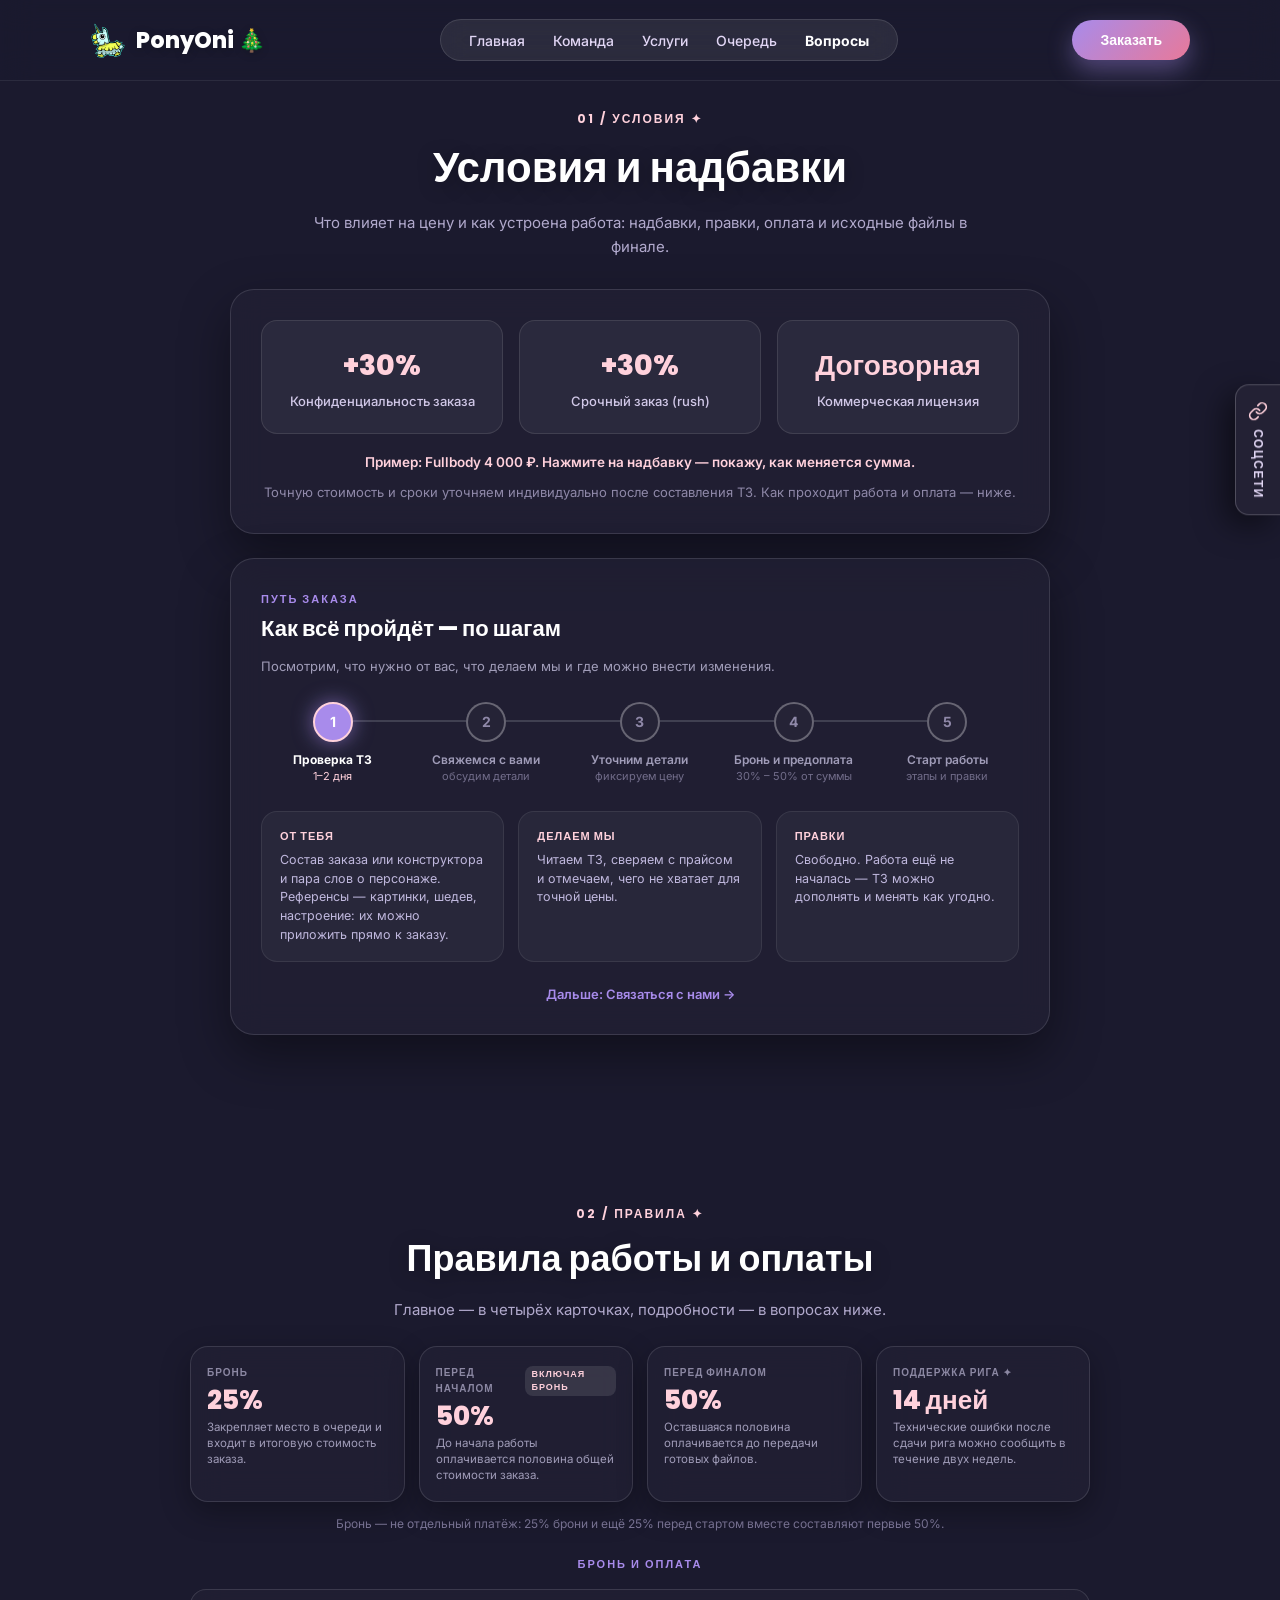
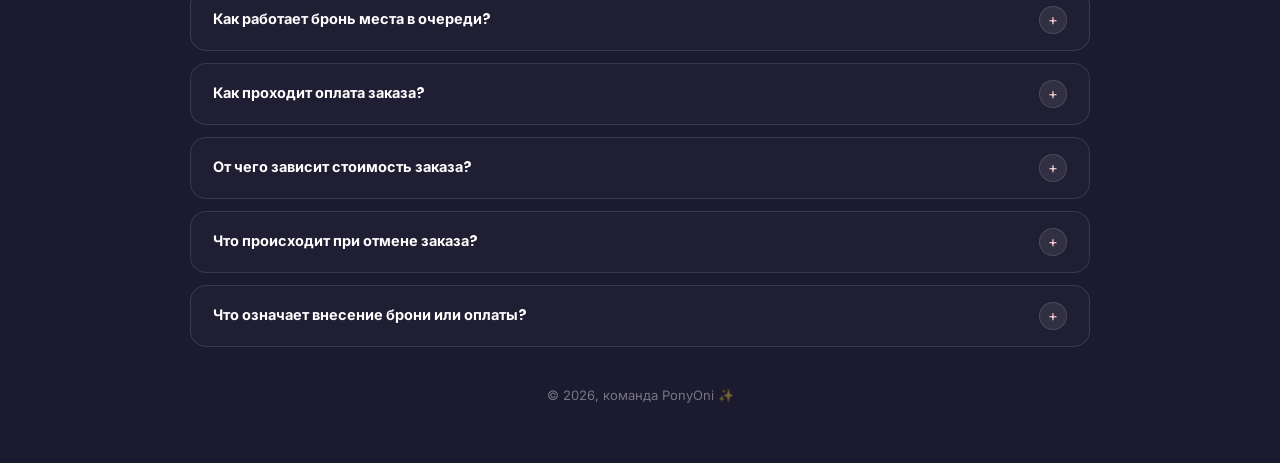
==== commit 807588a9: "FAQ" ====
--- a/faq.html
+++ b/faq.html
@@ -386,7 +386,7 @@
       text-decoration: underline;
     }
 
-    /* СЕКЦИЯ 3: ПРАВИЛА И ОПЛАТА (4 КАРТОЧКИ + АККОРДЕОН) */
+    /* СЕКЦИЯ 2: ПРАВИЛА И ОПЛАТА (ФУЛЛ-СКРИН) */
     .rules-container-block {
       width: 100%;
       max-width: 900px;
@@ -690,7 +690,7 @@
     </div>
   </header>
 
-  <!-- ЭКРАН 1: УСЛОВИЯ И НАДБАВКИ -->
+  <!-- ЭКРАН 1: УСЛОВИЯ, НАДБАВКИ И ПУТЬ ЗАКАЗА -->
   <main class="faq-page-section">
     <div class="faq-header-block">
       <span class="faq-sub-tag">01 / Условия ✦</span>
@@ -698,6 +698,7 @@
       <p class="faq-description">Что влияет на цену и как устроена работа: надбавки, правки, оплата и исходные файлы в финале.</p>
     </div>
 
+    <!-- НАДБАВКИ -->
     <div class="faq-card-main">
       <div class="extras-cards-row">
         <div class="extra-card-item" id="opt-conf" onclick="toggleOption('conf')">
@@ -720,10 +721,8 @@
 
       <p class="faq-note-text">Точную стоимость и сроки уточняем индивидуально после составления ТЗ. Как проходит работа и оплата — ниже.</p>
     </div>
-  </main>
-
-  <!-- ЭКРАН 2: ПУТЬ ЗАКАЗА ПО ШАГАМ -->
-  <section class="faq-page-section">
+
+    <!-- ПУТЬ ЗАКАЗА ПО ШАГАМ -->
     <div class="steps-card-container">
       <div class="steps-title-sub">Путь заказа</div>
       <h2 class="steps-main-title">Как всё пройдёт — по шагам</h2>
@@ -774,9 +773,9 @@
 
       <div class="steps-bottom-action" onclick="openModal()">Дальше: Связаться с нами →</div>
     </div>
-  </section>
-
-  <!-- ЭКРАН 3: ПРАВИЛА РАБОТЫ И ОПЛАТЫ (КАК НА МАКЕТЕ С 4 КАРТОЧКАМИ) -->
+  </main>
+
+  <!-- ЭКРАН 2: ПРАВИЛА РАБОТЫ И ОПЛАТЫ (ОТДЕЛЬНЫЙ ФУЛЛ-СКРИН С КАРТОЧКАМИ И ВОПРОСАМИ) -->
   <section class="faq-page-section">
     <div class="rules-container-block">
       
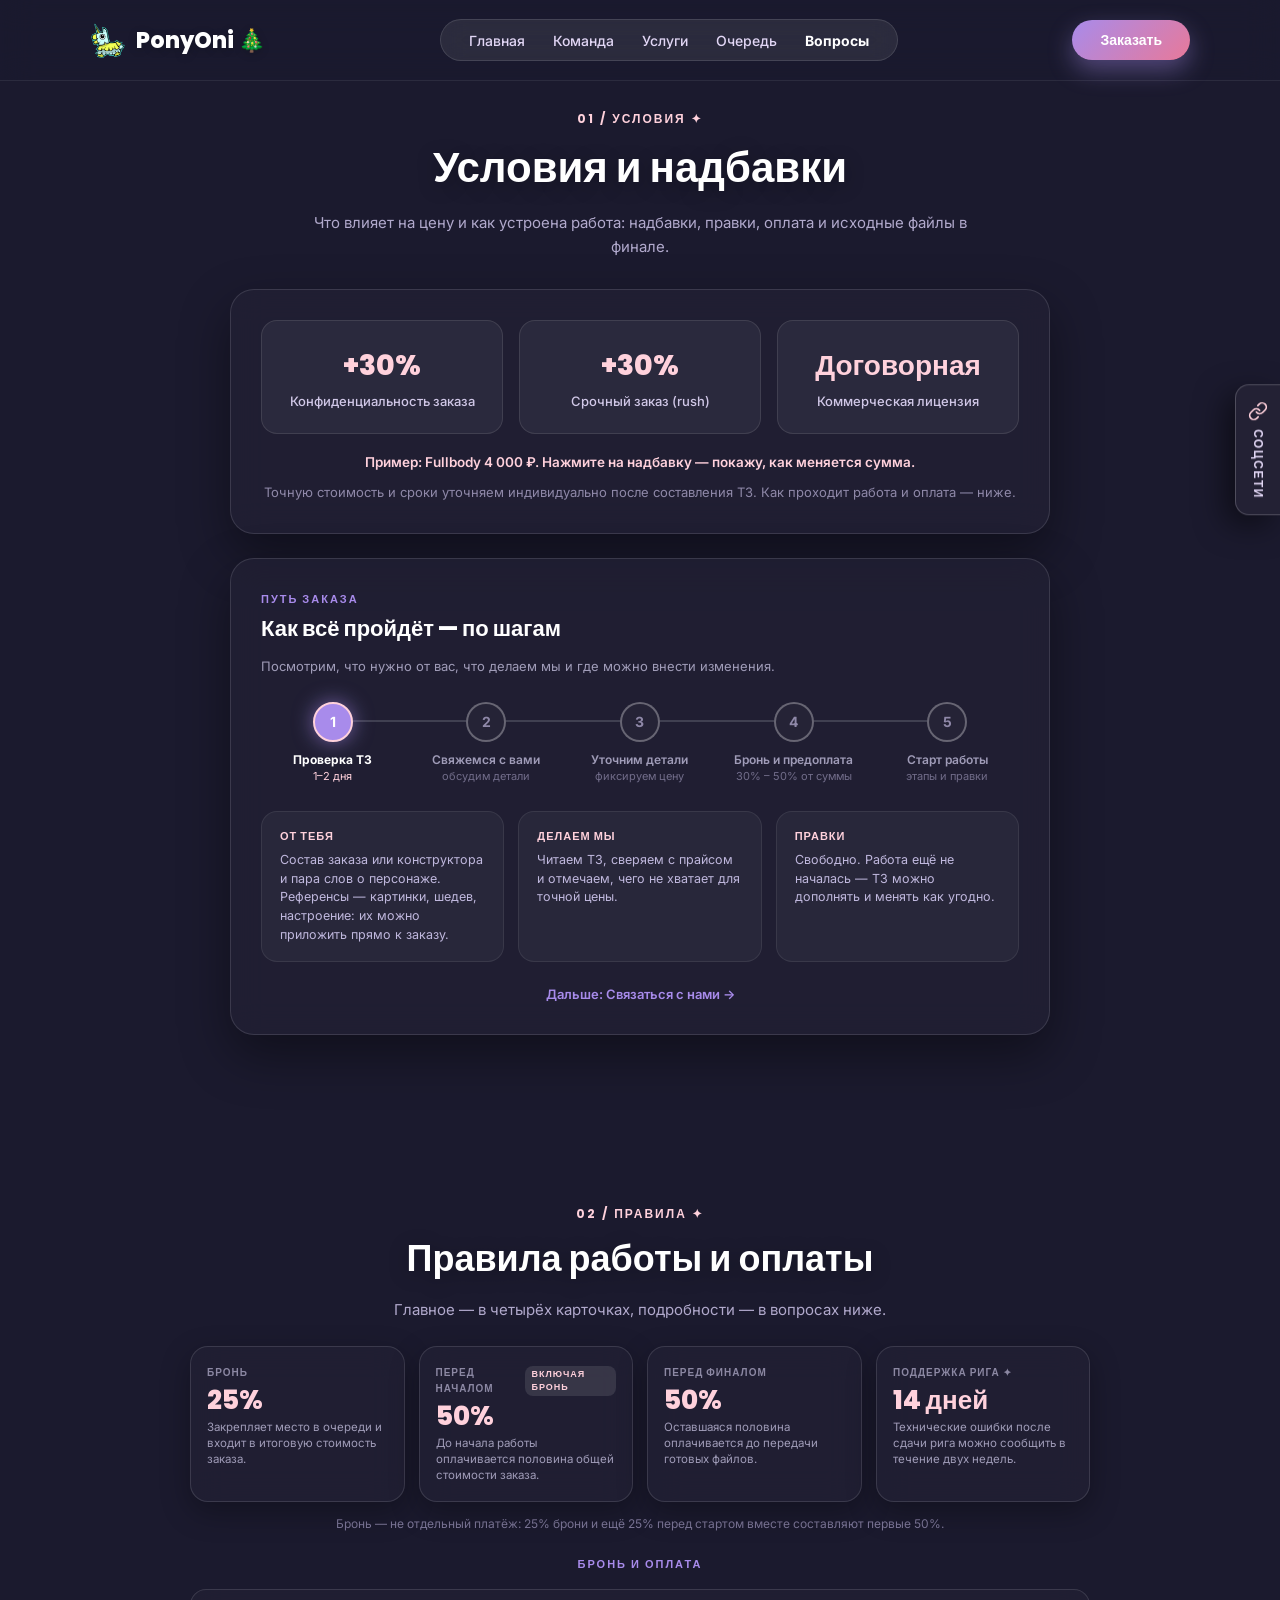
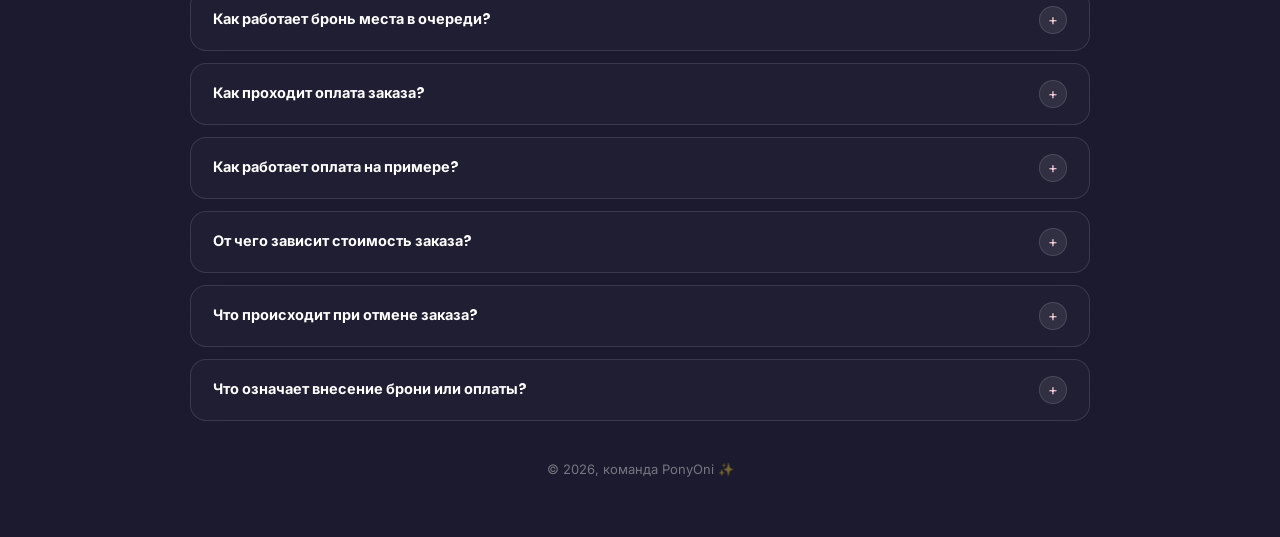
==== commit 4b27b4f5: "FAQ" ====
--- a/faq.html
+++ b/faq.html
@@ -568,6 +568,106 @@
       margin-bottom: 3px;
     }
 
+    /* СТИЛИ ДЛЯ ПРИМЕРА ОПЛАТЫ И ШКАЛЫ (ИЗ МАКЕТА) */
+    .payment-example-box {
+      background: rgba(255, 255, 255, 0.03);
+      border: 1px solid rgba(255, 255, 255, 0.08);
+      border-radius: 16px;
+      padding: 20px;
+      margin-top: 10px;
+    }
+
+    .payment-example-subtitle {
+      font-size: 13px;
+      color: #a09cb8;
+      margin-bottom: 16px;
+    }
+
+    .payment-table {
+      display: flex;
+      flex-direction: column;
+      gap: 8px;
+      margin-bottom: 24px;
+    }
+
+    .payment-row {
+      display: flex;
+      justify-content: space-between;
+      align-items: center;
+      padding: 10px 14px;
+      background: rgba(255, 255, 255, 0.03);
+      border-radius: 10px;
+      font-size: 13px;
+    }
+
+    .payment-row.highlight {
+      background: rgba(168, 139, 235, 0.15);
+      border: 1px solid rgba(168, 139, 235, 0.3);
+    }
+
+    .payment-row.total {
+      background: transparent;
+      border-top: 1px solid rgba(255, 255, 255, 0.1);
+      border-radius: 0;
+      padding-top: 14px;
+      font-weight: 700;
+      font-size: 14px;
+    }
+
+    .payment-row-label { color: #d1c8e8; }
+    .payment-row-value { font-weight: 700; color: #ffffff; }
+
+    /* Визуальная шкала прогресса оплаты */
+    .payment-progress-bar {
+      display: flex;
+      align-items: center;
+      justify-content: space-between;
+      position: relative;
+      padding: 0 20px;
+      margin-top: 10px;
+    }
+
+    .payment-progress-line {
+      position: absolute;
+      top: 16px;
+      left: 40px;
+      right: 40px;
+      height: 2px;
+      background: rgba(255, 255, 255, 0.15);
+      z-index: 1;
+    }
+
+    .payment-step {
+      display: flex;
+      flex-direction: column;
+      align-items: center;
+      position: relative;
+      z-index: 2;
+    }
+
+    .payment-node {
+      padding: 6px 14px;
+      border-radius: 20px;
+      background: #252336;
+      border: 1px solid rgba(255, 255, 255, 0.2);
+      font-size: 12px;
+      font-weight: 700;
+      color: #a09cb8;
+      margin-bottom: 8px;
+    }
+
+    .payment-node.active {
+      background: #a88beb;
+      border-color: #ffd1dc;
+      color: #ffffff;
+      box-shadow: 0 0 15px rgba(168, 139, 235, 0.5);
+    }
+
+    .payment-step-label {
+      font-size: 11px;
+      color: #7d7799;
+    }
+
     /* ПРАВАЯ ПЛАВАЮЩАЯ КНОПКА «СОЦСЕТИ» */
     .social-trigger-btn {
       position: fixed;
@@ -666,6 +766,8 @@
       .steps-timeline { grid-template-columns: repeat(3, 1fr); gap: 20px; }
       .steps-timeline::before { display: none; }
       .faq-title { font-size: 32px; }
+      .payment-progress-bar { flex-direction: column; gap: 12px; }
+      .payment-progress-line { display: none; }
     }
   </style>
 </head>
@@ -850,6 +952,62 @@
               • Оставшиеся 50% оплачиваются до окончательной передачи готовой работы и файлов, входящих в заказ.<br>
               • Финальные файлы передаются после полной оплаты.<br>
               • Для крупных или нестандартных проектов индивидуальный график платежей может быть согласован отдельно.
+            </div>
+          </div>
+        </div>
+
+        <!-- НОВЫЙ ПУНКТ: КАК РАБОТАЕТ ОПЛАТА НА ПРИМЕРЕ -->
+        <div class="faq-accordion-item" onclick="toggleFaq(this)">
+          <div class="faq-item-header">
+            <h3 class="faq-item-title-text">Как работает оплата на примере?</h3>
+            <div class="faq-item-icon">+</div>
+          </div>
+          <div class="faq-item-content">
+            <div class="faq-text-body">
+              <div class="payment-example-box">
+                <div class="payment-example-subtitle">Например, стоимость заказа составляет <strong>30 000 ₽</strong>.</div>
+                
+                <div class="payment-table">
+                  <div class="payment-row">
+                    <span class="payment-row-label">Бронь места — 25%</span>
+                    <span class="payment-row-value">7 500 ₽</span>
+                  </div>
+                  <div class="payment-row">
+                    <span class="payment-row-label">Перед началом работы необходимо доплатить</span>
+                    <span class="payment-row-value">7 500 ₽</span>
+                  </div>
+                  <div class="payment-row highlight">
+                    <span class="payment-row-label">К началу работы оплачено</span>
+                    <span class="payment-row-value">15 000 ₽ · 50%</span>
+                  </div>
+                  <div class="payment-row highlight">
+                    <span class="payment-row-label">Перед передачей финальных файлов</span>
+                    <span class="payment-row-value">15 000 ₽ · 50%</span>
+                  </div>
+                  <div class="payment-row total">
+                    <span class="payment-row-label">Итого</span>
+                    <span class="payment-row-value" style="color: #ffd1dc; font-size: 16px;">30 000 ₽</span>
+                  </div>
+                </div>
+
+                <!-- Визуальная шкала процентов -->
+                <div class="payment-progress-bar">
+                  <div class="payment-progress-line"></div>
+                  <div class="payment-step">
+                    <div class="payment-node">25%</div>
+                    <div class="payment-step-label">Бронь</div>
+                  </div>
+                  <div class="payment-step">
+                    <div class="payment-node">50%</div>
+                    <div class="payment-step-label">Начало работы</div>
+                  </div>
+                  <div class="payment-step">
+                    <div class="payment-node active">100%</div>
+                    <div class="payment-step-label">Передача финала</div>
+                  </div>
+                </div>
+
+              </div>
             </div>
           </div>
         </div>
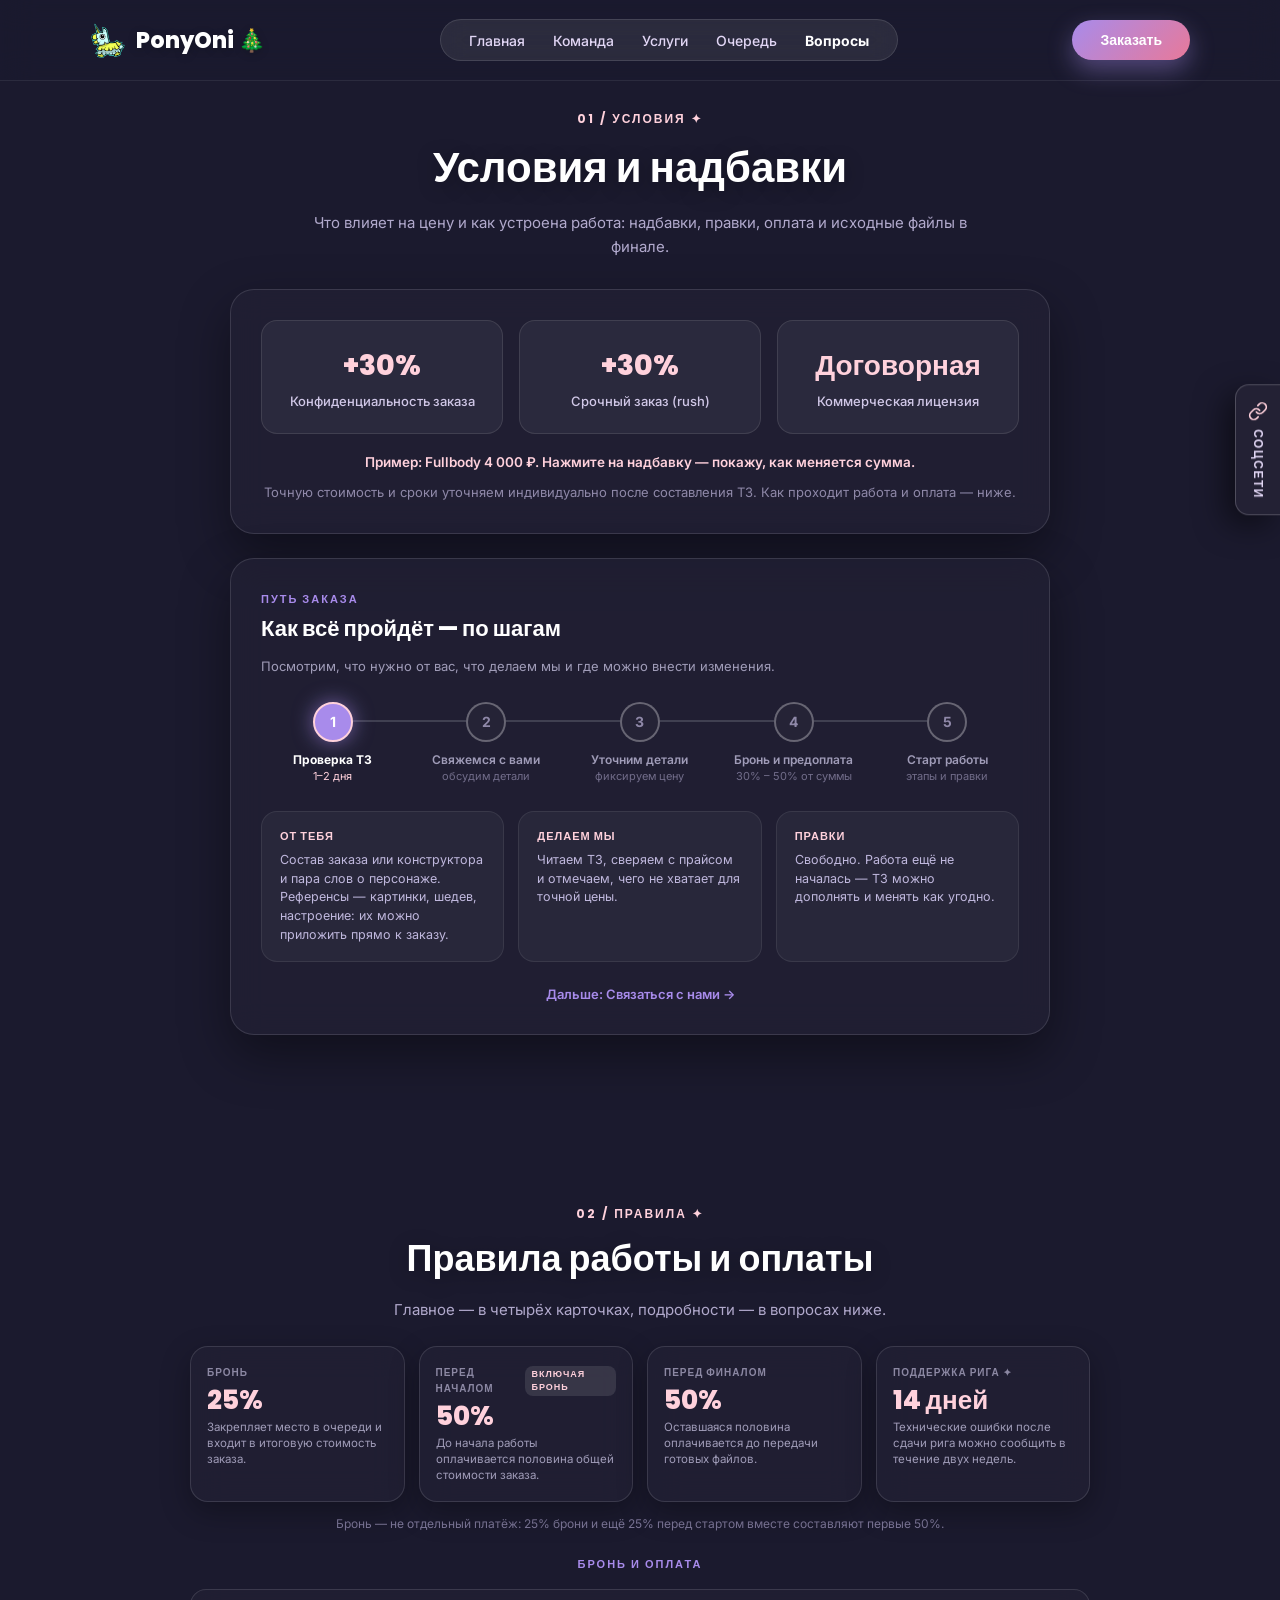
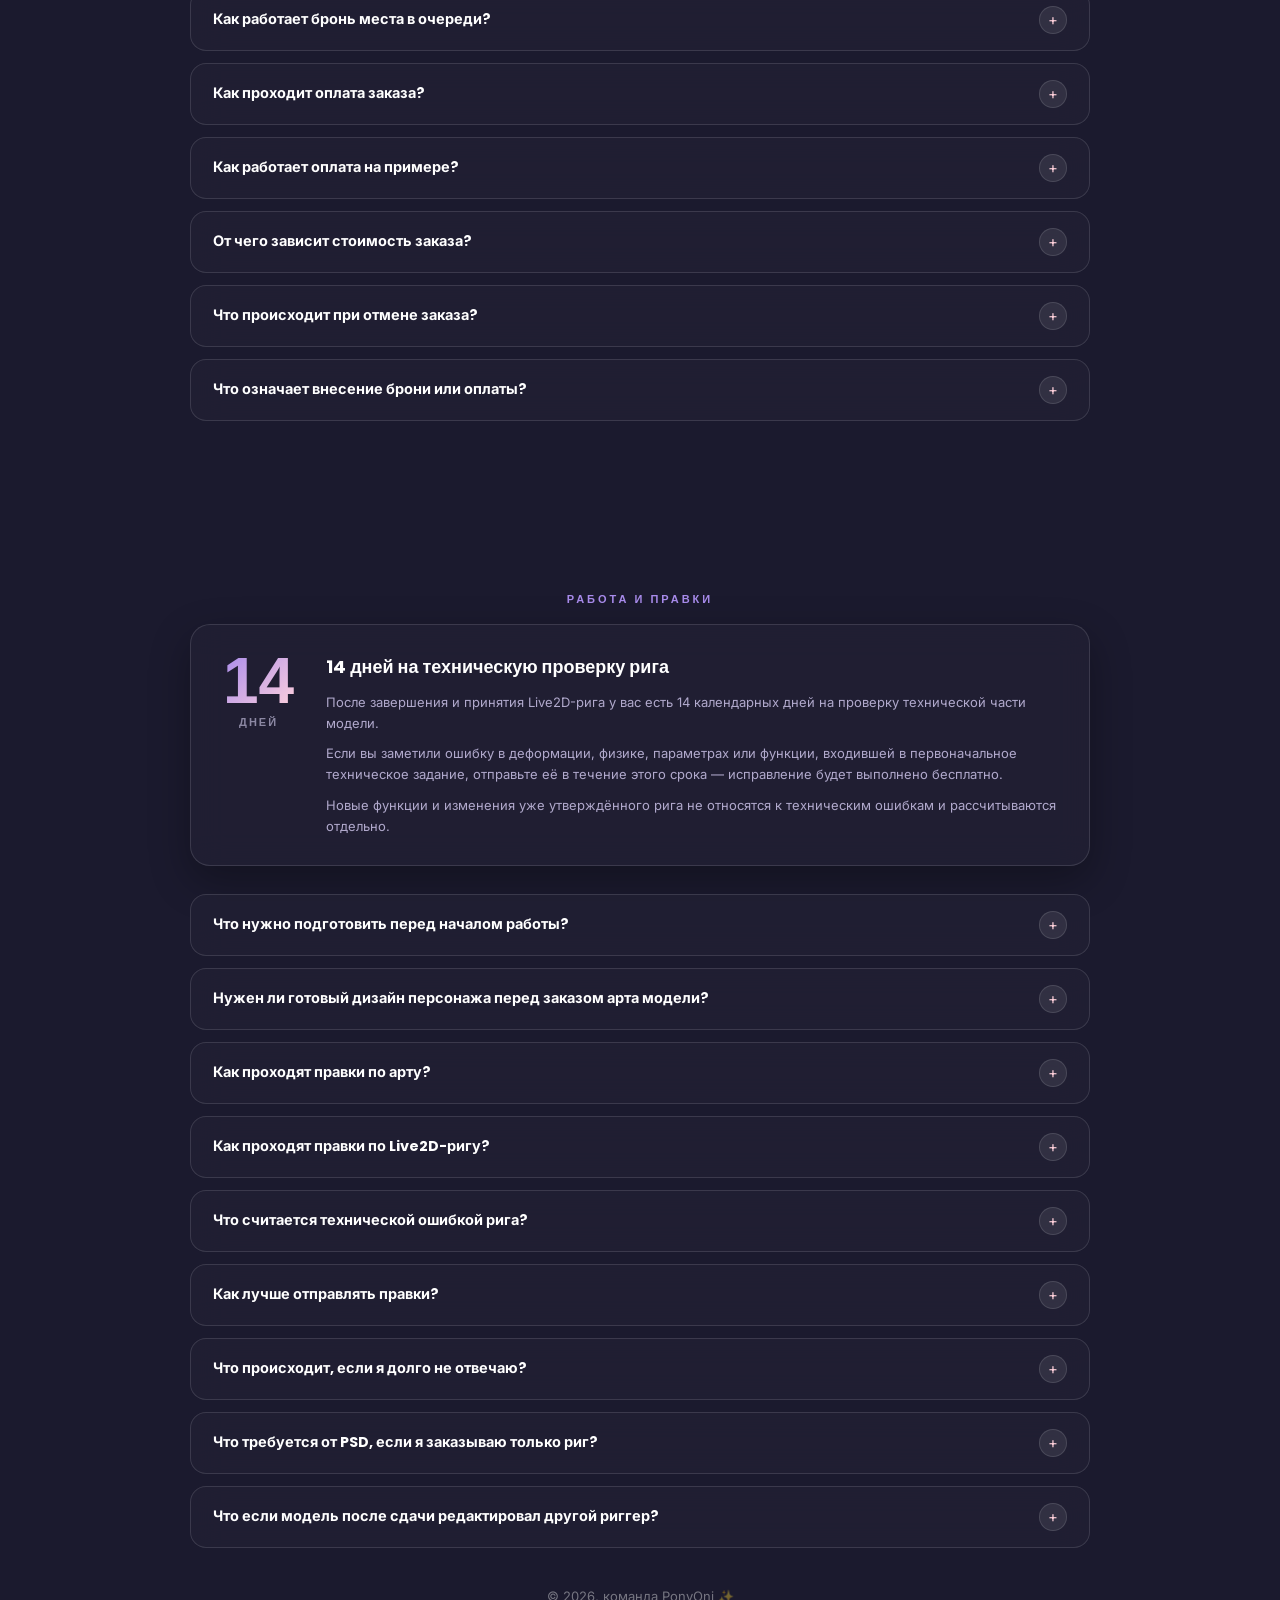
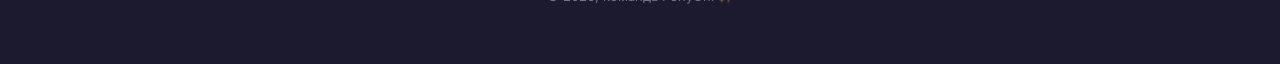
==== commit 3c1ccad2: "FAQ" ====
--- a/faq.html
+++ b/faq.html
@@ -386,7 +386,7 @@
       text-decoration: underline;
     }
 
-    /* СЕКЦИЯ 2: ПРАВИЛА И ОПЛАТА (ФУЛЛ-СКРИН) */
+    /* БЛОК ПРАВИЛ И ВОПРОСОВ (КЛАСТЕР) */
     .rules-container-block {
       width: 100%;
       max-width: 900px;
@@ -568,7 +568,7 @@
       margin-bottom: 3px;
     }
 
-    /* СТИЛИ ДЛЯ ПРИМЕРА ОПЛАТЫ И ШКАЛЫ (ИЗ МАКЕТА) */
+    /* СТИЛИ ДЛЯ ПРИМЕРА ОПЛАТЫ И ШКАЛЫ */
     .payment-example-box {
       background: rgba(255, 255, 255, 0.03);
       border: 1px solid rgba(255, 255, 255, 0.08);
@@ -617,7 +617,6 @@
     .payment-row-label { color: #d1c8e8; }
     .payment-row-value { font-weight: 700; color: #ffffff; }
 
-    /* Визуальная шкала прогресса оплаты */
     .payment-progress-bar {
       display: flex;
       align-items: center;
@@ -666,6 +665,75 @@
     .payment-step-label {
       font-size: 11px;
       color: #7d7799;
+    }
+
+    /* КАРТОЧКА ПРОВЕРКИ РИГА (ЭКРАН 3) */
+    .rig-check-card {
+      width: 100%;
+      background: rgba(35, 33, 54, 0.7);
+      backdrop-filter: blur(16px);
+      -webkit-backdrop-filter: blur(16px);
+      border: 1px solid rgba(255, 255, 255, 0.12);
+      border-radius: 20px;
+      padding: 28px 32px;
+      display: flex;
+      align-items: flex-start;
+      gap: 32px;
+      box-shadow: 0 15px 40px rgba(0,0,0,0.3);
+      margin-bottom: 28px;
+      box-sizing: border-box;
+    }
+
+    .rig-check-badge-box {
+      display: flex;
+      flex-direction: column;
+      align-items: center;
+      justify-content: center;
+      flex-shrink: 0;
+    }
+
+    .rig-check-number {
+      font-family: 'Poppins', sans-serif;
+      font-size: 64px;
+      font-weight: 900;
+      line-height: 0.9;
+      background: linear-gradient(135deg, #a88beb 0%, #ffd1dc 100%);
+      -webkit-background-clip: text;
+      -webkit-text-fill-color: transparent;
+      margin-bottom: 4px;
+    }
+
+    .rig-check-unit {
+      font-family: 'Poppins', sans-serif;
+      font-size: 11px;
+      font-weight: 700;
+      color: #8c88a3;
+      text-transform: uppercase;
+      letter-spacing: 2px;
+    }
+
+    .rig-check-content {
+      display: flex;
+      flex-direction: column;
+    }
+
+    .rig-check-title {
+      font-family: 'Poppins', sans-serif;
+      font-size: 18px;
+      font-weight: 700;
+      color: #ffffff;
+      margin: 0 0 12px 0;
+    }
+
+    .rig-check-text {
+      font-size: 13px;
+      color: #b1a9cc;
+      line-height: 1.6;
+      margin: 0 0 10px 0;
+    }
+
+    .rig-check-text:last-child {
+      margin-bottom: 0;
     }
 
     /* ПРАВАЯ ПЛАВАЮЩАЯ КНОПКА «СОЦСЕТИ» */
@@ -768,6 +836,8 @@
       .faq-title { font-size: 32px; }
       .payment-progress-bar { flex-direction: column; gap: 12px; }
       .payment-progress-line { display: none; }
+      .rig-check-card { flex-direction: column; gap: 16px; text-align: center; }
+      .rig-check-badge-box { margin: 0 auto; }
     }
   </style>
 </head>
@@ -877,7 +947,7 @@
     </div>
   </main>
 
-  <!-- ЭКРАН 2: ПРАВИЛА РАБОТЫ И ОПЛАТЫ (ОТДЕЛЬНЫЙ ФУЛЛ-СКРИН С КАРТОЧКАМИ И ВОПРОСАМИ) -->
+  <!-- ЭКРАН 2: ПРАВИЛА РАБОТЫ И ОПЛАТЫ -->
   <section class="faq-page-section">
     <div class="rules-container-block">
       
@@ -920,7 +990,7 @@
 
       <div class="faq-section-label">БРОНЬ И ОПЛАТА</div>
 
-      <!-- ИНТЕРАКТИВНЫЙ АККОРДЕОН ВОПРОСОВ -->
+      <!-- ИНТЕРАКТИВНЫЙ АККОРДЕОН ВОПРОСОВ 1 -->
       <div class="faq-accordion-list">
 
         <div class="faq-accordion-item" onclick="toggleFaq(this)">
@@ -956,7 +1026,7 @@
           </div>
         </div>
 
-        <!-- НОВЫЙ ПУНКТ: КАК РАБОТАЕТ ОПЛАТА НА ПРИМЕРЕ -->
+        <!-- КАК РАБОТАЕТ ОПЛАТА НА ПРИМЕРЕ -->
         <div class="faq-accordion-item" onclick="toggleFaq(this)">
           <div class="faq-item-header">
             <h3 class="faq-item-title-text">Как работает оплата на примере?</h3>
@@ -990,7 +1060,6 @@
                   </div>
                 </div>
 
-                <!-- Визуальная шкала процентов -->
                 <div class="payment-progress-bar">
                   <div class="payment-progress-line"></div>
                   <div class="payment-step">
@@ -1064,6 +1133,157 @@
           <div class="faq-item-content">
             <div class="faq-text-body">
               Внесение брони или первой части оплаты означает, что заказчик ознакомился с правилами работы и согласен с условиями сотрудничества.
+            </div>
+          </div>
+        </div>
+
+      </div>
+
+    </div>
+  </section>
+
+  <!-- ЭКРАН 3: РАБОТА И ПРАВКИ (НОВЫЙ МАКЕТ С 14 ДНЯМИ И 9 ВОПРОСАМИ) -->
+  <section class="faq-page-section">
+    <div class="rules-container-block">
+      
+      <div class="faq-section-label" style="letter-spacing: 3px;">РАБОТА И ПРАВКИ</div>
+
+      <!-- КАРТОЧКА: 14 ДНЕЙ НА ТЕХНИЧЕСКУЮ ПРОВЕРКУ РИГА -->
+      <div class="rig-check-card">
+        <div class="rig-check-badge-box">
+          <div class="rig-check-number">14</div>
+          <div class="rig-check-unit">дней</div>
+        </div>
+        <div class="rig-check-content">
+          <h3 class="rig-check-title">14 дней на техническую проверку рига</h3>
+          <p class="rig-check-text">
+            После завершения и принятия Live2D-рига у вас есть 14 календарных дней на проверку технической части модели.
+          </p>
+          <p class="rig-check-text">
+            Если вы заметили ошибку в деформации, физике, параметрах или функции, входившей в первоначальное техническое задание, отправьте её в течение этого срока — исправление будет выполнено бесплатно.
+          </p>
+          <p class="rig-check-text">
+            Новые функции и изменения уже утверждённого рига не относятся к техническим ошибкам и рассчитываются отдельно.
+          </p>
+        </div>
+      </div>
+
+      <!-- ИНТЕРАКТИВНЫЙ АККОРДЕОН ВОПРОСОВ 2 -->
+      <div class="faq-accordion-list">
+
+        <!-- ВОПРОС 1 -->
+        <div class="faq-accordion-item" onclick="toggleFaq(this)">
+          <div class="faq-item-header">
+            <h3 class="faq-item-title-text">Что нужно подготовить перед началом работы?</h3>
+            <div class="faq-item-icon">+</div>
+          </div>
+          <div class="faq-item-content">
+            <div class="faq-text-body">
+              Желательно подготовить подробное ТЗ, текстовое описание персонажа, референсы (картинки, арт-борд, палитры) и список необходимых эмоций, переключателей или анимаций. Если у вас уже есть готовый PSD-файл модели для рига, убедитесь, что он нарезан по слоям.
+            </div>
+          </div>
+        </div>
+
+        <!-- ВОПРОС 2 -->
+        <div class="faq-accordion-item" onclick="toggleFaq(this)">
+          <div class="faq-item-header">
+            <h3 class="faq-item-title-text">Нужен ли готовый дизайн персонажа перед заказом арта модели?</h3>
+            <div class="faq-item-icon">+</div>
+          </div>
+          <div class="faq-item-content">
+            <div class="faq-text-body">
+              Не обязательно! Если у вас нет готового концепта, мы можем разработать дизайн персонажа «с нуля» на основе ваших идей, текстового описания и референсов.
+            </div>
+          </div>
+        </div>
+
+        <!-- ВОПРОС 3 -->
+        <div class="faq-accordion-item" onclick="toggleFaq(this)">
+          <div class="faq-item-header">
+            <h3 class="faq-item-title-text">Как проходят правки по арту?</h3>
+            <div class="faq-item-icon">+</div>
+          </div>
+          <div class="faq-item-content">
+            <div class="faq-text-body">
+              Правки вносятся пошагово: сначала утверждается скетч (на этом этапе можно вносить любые крупные изменения дизайна), затем лайн, базовые цвета и финальный рендер. На каждом этапе предоставляется до 3 бесплатных правок в рамках первоначального ТЗ.
+            </div>
+          </div>
+        </div>
+
+        <!-- ВОПРОС 4 -->
+        <div class="faq-accordion-item" onclick="toggleFaq(this)">
+          <div class="faq-item-header">
+            <h3 class="faq-item-title-text">Как проходят правки по Live2D-ригу?</h3>
+            <div class="faq-item-icon">+</div>
+          </div>
+          <div class="faq-item-content">
+            <div class="faq-text-body">
+              Мы демонстрируем промежуточные результаты рига (повороты головы, физика волос, одежды, эмоции) в формате видео. Вы можете указывать на неточности или пожелания по амплитуде движений.
+            </div>
+          </div>
+        </div>
+
+        <!-- ВОПРОС 5 -->
+        <div class="faq-accordion-item" onclick="toggleFaq(this)">
+          <div class="faq-item-header">
+            <h3 class="faq-item-title-text">Что считается технической ошибкой рига?</h3>
+            <div class="faq-item-icon">+</div>
+          </div>
+          <div class="faq-item-content">
+            <div class="faq-text-body">
+              Технической ошибкой считается некорректная работа параметров, «поплывшие» или некорректно отображающиеся сетки (mesh), баги физики, разрывы текстур или неработающие эмоции, которые были заявлены в ТЗ.
+            </div>
+          </div>
+        </div>
+
+        <!-- ВОПРОС 6 -->
+        <div class="faq-accordion-item" onclick="toggleFaq(this)">
+          <div class="faq-item-header">
+            <h3 class="faq-item-title-text">Как лучше отправлять правки?</h3>
+            <div class="faq-item-icon">+</div>
+          </div>
+          <div class="faq-item-content">
+            <div class="faq-text-body">
+              Лучше всего формировать правки одним структурированным списком или скриншотами с пометками и таймкодами видео. Это помогает избежать путаницы и ускоряет работу.
+            </div>
+          </div>
+        </div>
+
+        <!-- ВОПРОС 7 -->
+        <div class="faq-accordion-item" onclick="toggleFaq(this)">
+          <div class="faq-item-header">
+            <h3 class="faq-item-title-text">Что происходит, если я долго не отвечаю?</h3>
+            <div class="faq-item-icon">+</div>
+          </div>
+          <div class="faq-item-content">
+            <div class="faq-text-body">
+              Если заказчик не выходит на связь более 14 дней без предупреждения, проект может быть смещен в очереди или заморожен до освобождения рабочего слота.
+            </div>
+          </div>
+        </div>
+
+        <!-- ВОПРОС 8 -->
+        <div class="faq-accordion-item" onclick="toggleFaq(this)">
+          <div class="faq-item-header">
+            <h3 class="faq-item-title-text">Что требуется от PSD, если я заказываю только риг?</h3>
+            <div class="faq-item-icon">+</div>
+          </div>
+          <div class="faq-item-content">
+            <div class="faq-text-body">
+              PSD-файл должен иметь хорошую детализацию и грамотную нарезку: отдельные слои для глаз (веки, зрачки, блики), прядей волос, элементов одежды и тела с необходимыми дорисовками за перекрывающими частями.
+            </div>
+          </div>
+        </div>
+
+        <!-- ВОПРОС 9 -->
+        <div class="faq-accordion-item" onclick="toggleFaq(this)">
+          <div class="faq-item-header">
+            <h3 class="faq-item-title-text">Что если модель после сдачи редактировал другой риггер?</h3>
+            <div class="faq-item-icon">+</div>
+          </div>
+          <div class="faq-item-content">
+            <div class="faq-text-body">
+              В случае внесения изменений сторонними специалистами гарантия и бесплатное техническое обслуживание (14 дней) аннулируются, так как мы не можем отвечать за целостность чужих правок.
             </div>
           </div>
         </div>
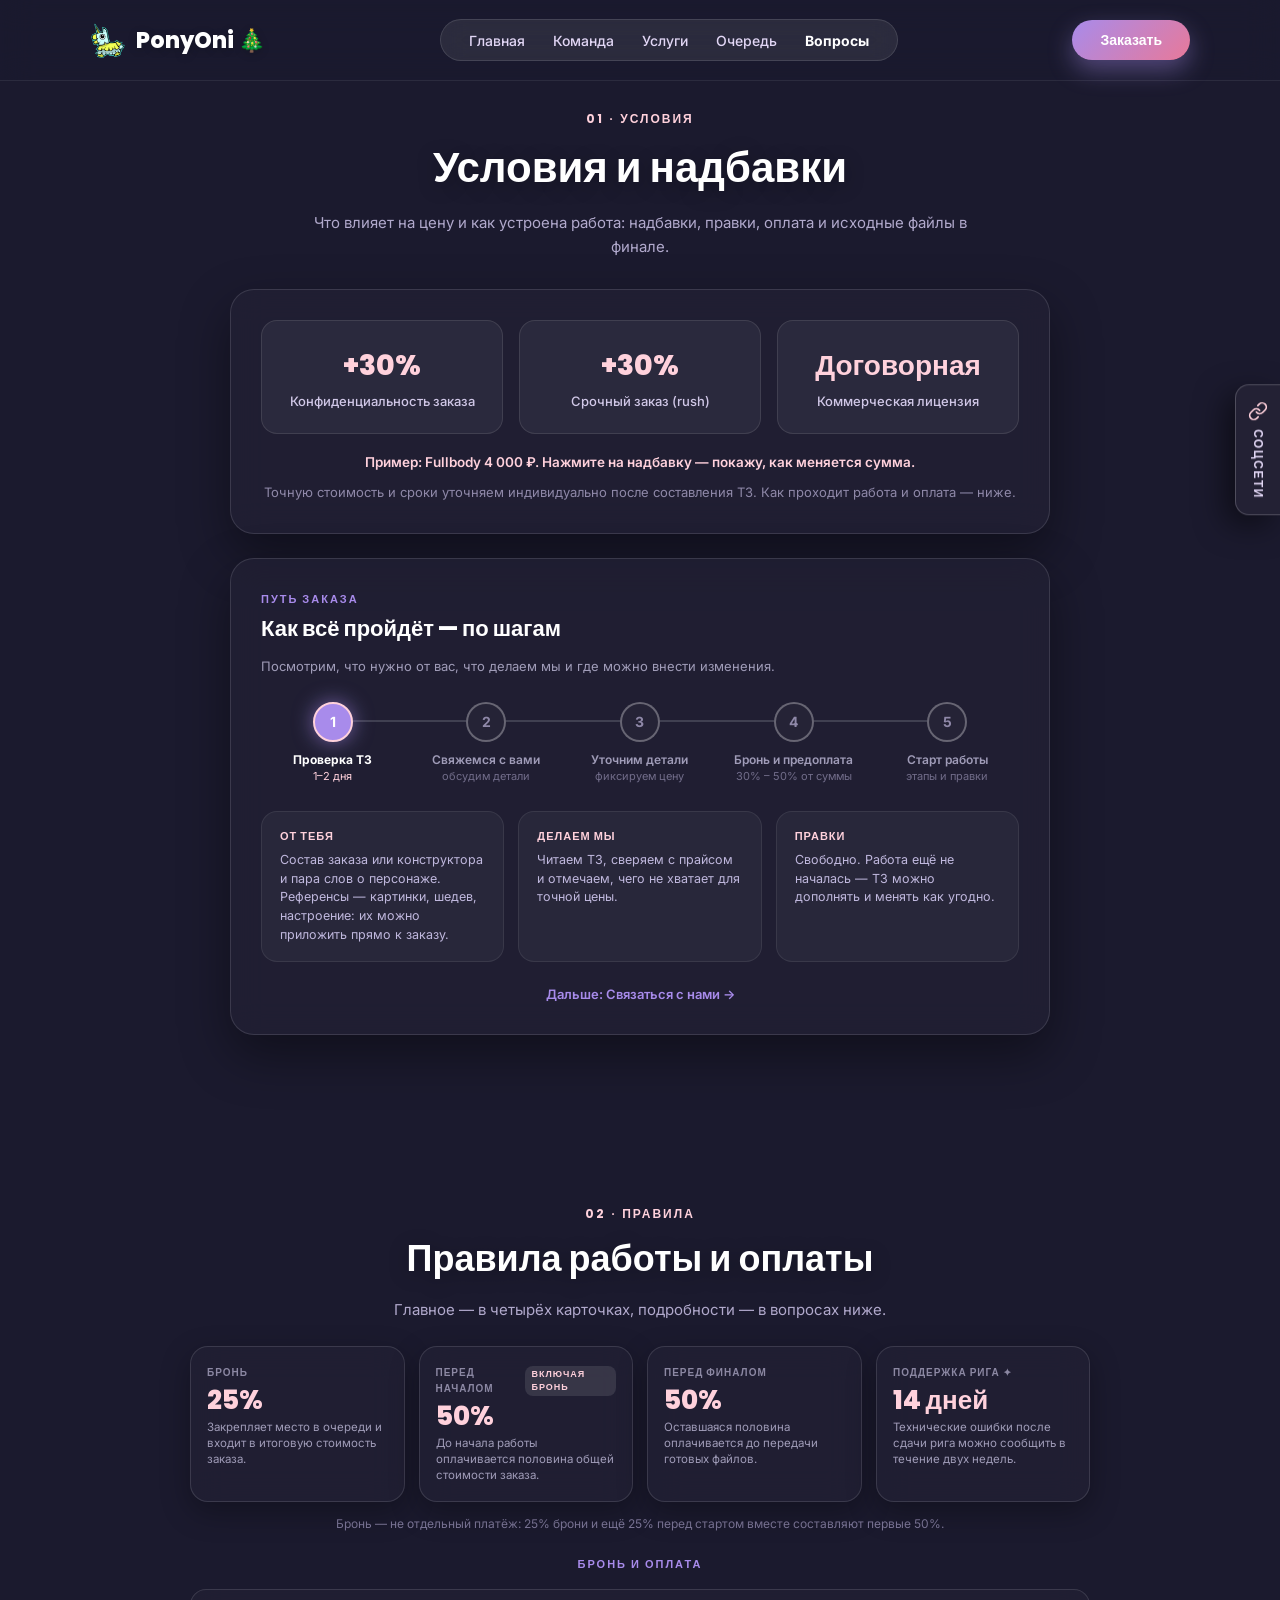
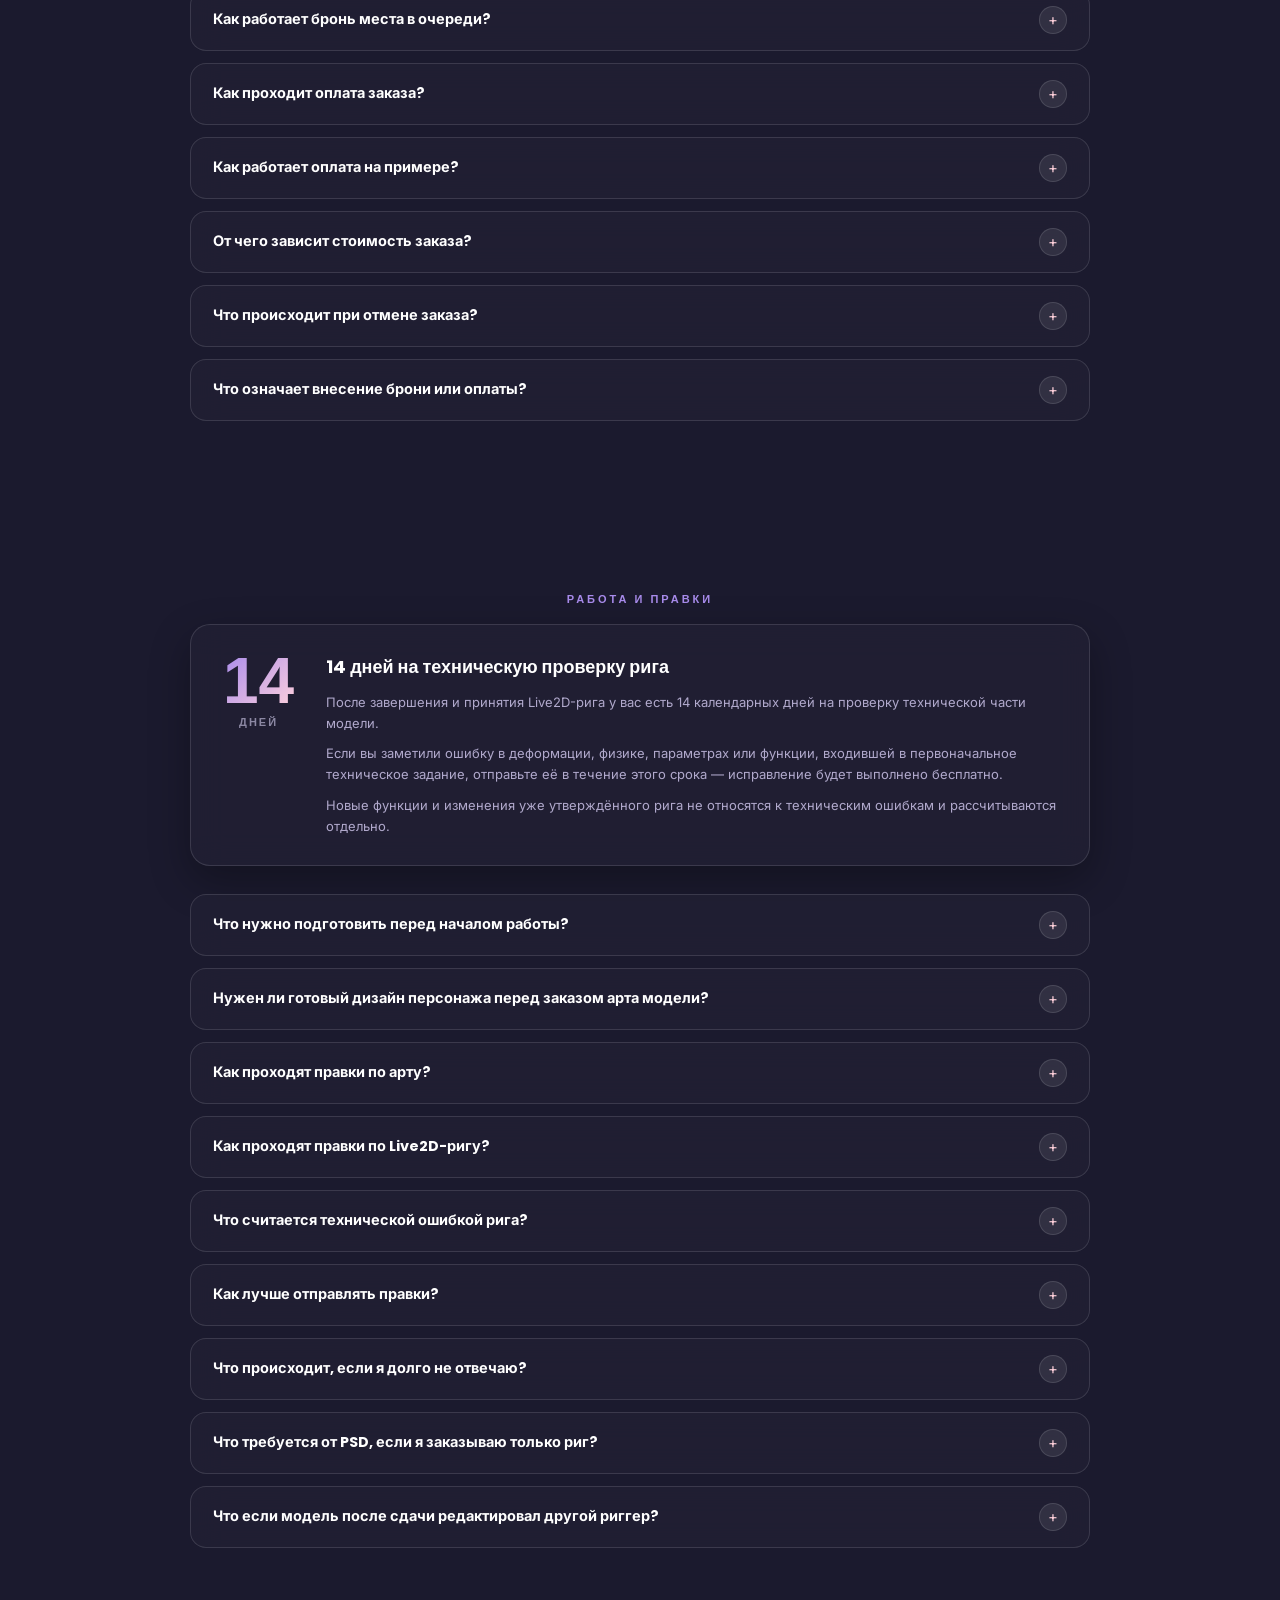
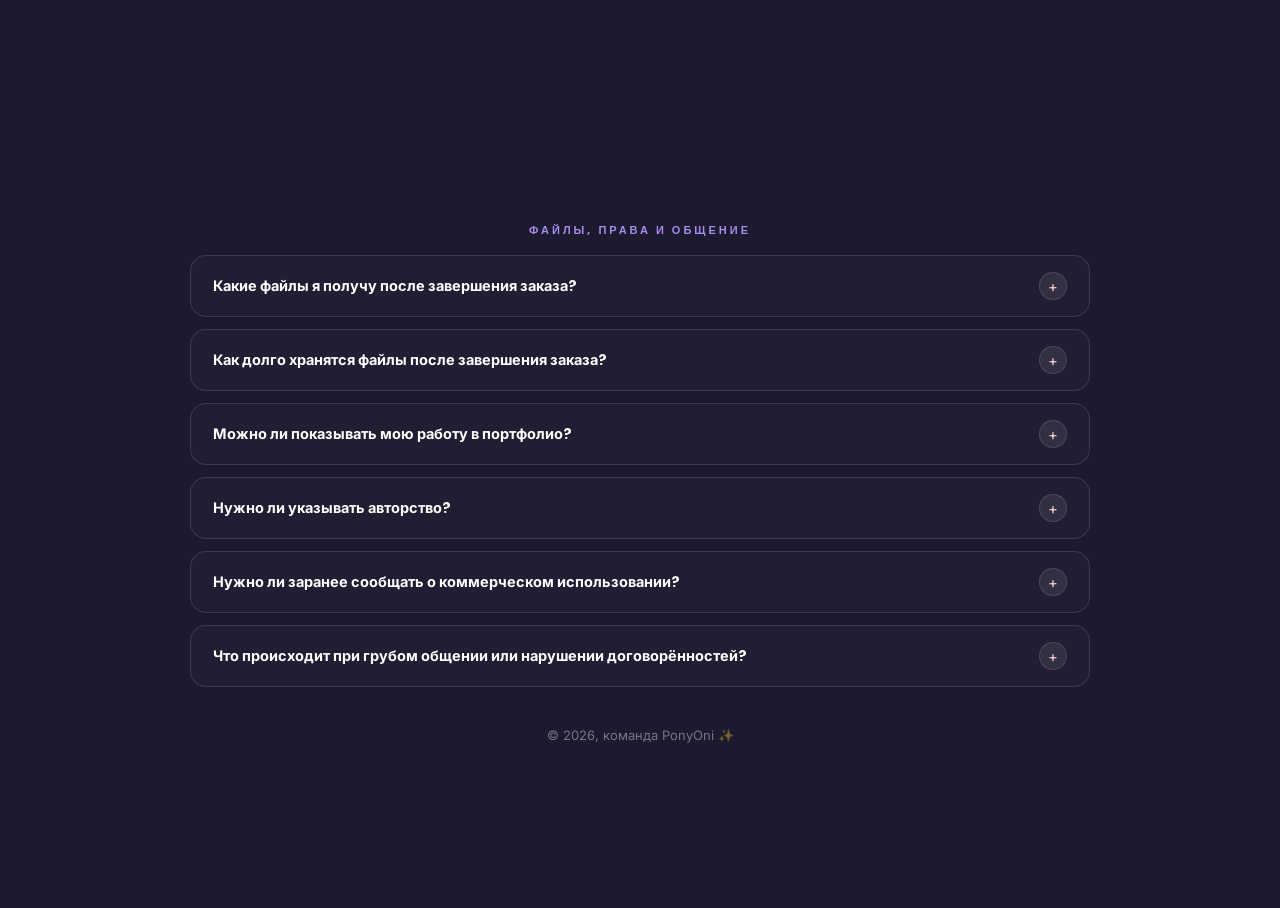
==== commit 3d9410d4: "FAQ" ====
--- a/faq.html
+++ b/faq.html
@@ -865,7 +865,7 @@
   <!-- ЭКРАН 1: УСЛОВИЯ, НАДБАВКИ И ПУТЬ ЗАКАЗА -->
   <main class="faq-page-section">
     <div class="faq-header-block">
-      <span class="faq-sub-tag">01 / Условия ✦</span>
+      <span class="faq-sub-tag">01 · Условия</span>
       <h1 class="faq-title">Условия и надбавки</h1>
       <p class="faq-description">Что влияет на цену и как устроена работа: надбавки, правки, оплата и исходные файлы в финале.</p>
     </div>
@@ -952,7 +952,7 @@
     <div class="rules-container-block">
       
       <div class="faq-header-block" style="margin-bottom: 24px;">
-        <span class="faq-sub-tag">02 / ПРАВИЛА ✦</span>
+        <span class="faq-sub-tag">02 · ПРАВИЛА</span>
         <h1 class="faq-title" style="font-size: 36px;">Правила работы и оплаты</h1>
         <p class="faq-description">Главное — в четырёх карточках, подробности — в вопросах ниже.</p>
       </div>
@@ -1142,7 +1142,7 @@
     </div>
   </section>
 
-  <!-- ЭКРАН 3: РАБОТА И ПРАВКИ (НОВЫЙ МАКЕТ С 14 ДНЯМИ И 9 ВОПРОСАМИ) -->
+  <!-- ЭКРАН 3: РАБОТА И ПРАВКИ -->
   <section class="faq-page-section">
     <div class="rules-container-block">
       
@@ -1171,15 +1171,136 @@
       <!-- ИНТЕРАКТИВНЫЙ АККОРДЕОН ВОПРОСОВ 2 -->
       <div class="faq-accordion-list">
 
+        <div class="faq-accordion-item" onclick="toggleFaq(this)">
+          <div class="faq-item-header">
+            <h3 class="faq-item-title-text">Что нужно подготовить перед началом работы?</h3>
+            <div class="faq-item-icon">+</div>
+          </div>
+          <div class="faq-item-content">
+            <div class="faq-text-body">
+              Желательно подготовить подробное ТЗ, текстовое описание персонажа, референсы (картинки, арт-борд, палитры) и список необходимых эмоций, переключателей или анимаций. Если у вас уже есть готовый PSD-файл модели для рига, убедитесь, что он нарезан по слоям.
+            </div>
+          </div>
+        </div>
+
+        <div class="faq-accordion-item" onclick="toggleFaq(this)">
+          <div class="faq-item-header">
+            <h3 class="faq-item-title-text">Нужен ли готовый дизайн персонажа перед заказом арта модели?</h3>
+            <div class="faq-item-icon">+</div>
+          </div>
+          <div class="faq-item-content">
+            <div class="faq-text-body">
+              Не обязательно! Если у вас нет готового концепта, мы можем разработать дизайн персонажа «с нуля» на основе ваших идей, текстового описания и референсов.
+            </div>
+          </div>
+        </div>
+
+        <div class="faq-accordion-item" onclick="toggleFaq(this)">
+          <div class="faq-item-header">
+            <h3 class="faq-item-title-text">Как проходят правки по арту?</h3>
+            <div class="faq-item-icon">+</div>
+          </div>
+          <div class="faq-item-content">
+            <div class="faq-text-body">
+              Правки вносятся пошагово: сначала утверждается скетч (на этом этапе можно вносить любые крупные изменения дизайна), затем лайн, базовые цвета и финальный рендер. На каждом этапе предоставляется до 3 бесплатных правок в рамках первоначального ТЗ.
+            </div>
+          </div>
+        </div>
+
+        <div class="faq-accordion-item" onclick="toggleFaq(this)">
+          <div class="faq-item-header">
+            <h3 class="faq-item-title-text">Как проходят правки по Live2D-ригу?</h3>
+            <div class="faq-item-icon">+</div>
+          </div>
+          <div class="faq-item-content">
+            <div class="faq-text-body">
+              Мы демонстрируем промежуточные результаты рига (повороты головы, физика волос, одежды, эмоции) в формате видео. Вы можете указывать на неточности или пожелания по амплитуде движений.
+            </div>
+          </div>
+        </div>
+
+        <div class="faq-accordion-item" onclick="toggleFaq(this)">
+          <div class="faq-item-header">
+            <h3 class="faq-item-title-text">Что считается технической ошибкой рига?</h3>
+            <div class="faq-item-icon">+</div>
+          </div>
+          <div class="faq-item-content">
+            <div class="faq-text-body">
+              Технической ошибкой считается некорректная работа параметров, «поплывшие» или некорректно отображающиеся сетки (mesh), баги физики, разрывы текстур или неработающие эмоции, которые были заявлены в ТЗ.
+            </div>
+          </div>
+        </div>
+
+        <div class="faq-accordion-item" onclick="toggleFaq(this)">
+          <div class="faq-item-header">
+            <h3 class="faq-item-title-text">Как лучше отправлять правки?</h3>
+            <div class="faq-item-icon">+</div>
+          </div>
+          <div class="faq-item-content">
+            <div class="faq-text-body">
+              Лучше всего формировать правки одним структурированным списком или скриншотами с пометками и таймкодами видео. Это помогает избежать путаницы и ускоряет работу.
+            </div>
+          </div>
+        </div>
+
+        <div class="faq-accordion-item" onclick="toggleFaq(this)">
+          <div class="faq-item-header">
+            <h3 class="faq-item-title-text">Что происходит, если я долго не отвечаю?</h3>
+            <div class="faq-item-icon">+</div>
+          </div>
+          <div class="faq-item-content">
+            <div class="faq-text-body">
+              Если заказчик не выходит на связь более 14 дней без предупреждения, проект может быть смещен в очереди или заморожен до освобождения рабочего слота.
+            </div>
+          </div>
+        </div>
+
+        <div class="faq-accordion-item" onclick="toggleFaq(this)">
+          <div class="faq-item-header">
+            <h3 class="faq-item-title-text">Что требуется от PSD, если я заказываю только риг?</h3>
+            <div class="faq-item-icon">+</div>
+          </div>
+          <div class="faq-item-content">
+            <div class="faq-text-body">
+              PSD-файл должен иметь хорошую детализацию и грамотную нарезку: отдельные слои для глаз (веки, зрачки, блики), прядей волос, элементов одежды и тела с необходимыми дорисовками за перекрывающими частями.
+            </div>
+          </div>
+        </div>
+
+        <div class="faq-accordion-item" onclick="toggleFaq(this)">
+          <div class="faq-item-header">
+            <h3 class="faq-item-title-text">Что если модель после сдачи редактировал другой риггер?</h3>
+            <div class="faq-item-icon">+</div>
+          </div>
+          <div class="faq-item-content">
+            <div class="faq-text-body">
+              В случае внесения изменений сторонними специалистами гарантия и бесплатное техническое обслуживание (14 дней) аннулируются, так как мы не можем отвечать за целостность чужих правок.
+            </div>
+          </div>
+        </div>
+
+      </div>
+
+    </div>
+  </section>
+
+  <!-- ЭКРАН 4: ФАЙЛЫ, ПРАВА И ОБЩЕНИЕ (НОВЫЙ БЛОК) -->
+  <section class="faq-page-section">
+    <div class="rules-container-block">
+      
+      <div class="faq-section-label" style="letter-spacing: 3px;">ФАЙЛЫ, ПРАВА И ОБЩЕНИЕ</div>
+
+      <div class="faq-accordion-list">
+
         <!-- ВОПРОС 1 -->
         <div class="faq-accordion-item" onclick="toggleFaq(this)">
           <div class="faq-item-header">
-            <h3 class="faq-item-title-text">Что нужно подготовить перед началом работы?</h3>
-            <div class="faq-item-icon">+</div>
-          </div>
-          <div class="faq-item-content">
-            <div class="faq-text-body">
-              Желательно подготовить подробное ТЗ, текстовое описание персонажа, референсы (картинки, арт-борд, палитры) и список необходимых эмоций, переключателей или анимаций. Если у вас уже есть готовый PSD-файл модели для рига, убедитесь, что он нарезан по слоям.
+            <h3 class="faq-item-title-text">Какие файлы я получу после завершения заказа?</h3>
+            <div class="faq-item-icon">+</div>
+          </div>
+          <div class="faq-item-content">
+            <div class="faq-text-body">
+              По завершении работы вы получаете готовые к использованию в VTube Studio файлы модели (включая папку с моделями `.moc3`, текстуры и настройки физики). При заказе арта также передается исходный многослойный PSD-файл (исходники рига оговариваются индивидуально).
             </div>
           </div>
         </div>
@@ -1187,12 +1308,12 @@
         <!-- ВОПРОС 2 -->
         <div class="faq-accordion-item" onclick="toggleFaq(this)">
           <div class="faq-item-header">
-            <h3 class="faq-item-title-text">Нужен ли готовый дизайн персонажа перед заказом арта модели?</h3>
-            <div class="faq-item-icon">+</div>
-          </div>
-          <div class="faq-item-content">
-            <div class="faq-text-body">
-              Не обязательно! Если у вас нет готового концепта, мы можем разработать дизайн персонажа «с нуля» на основе ваших идей, текстового описания и референсов.
+            <h3 class="faq-item-title-text">Как долго хранятся файлы после завершения заказа?</h3>
+            <div class="faq-item-icon">+</div>
+          </div>
+          <div class="faq-item-content">
+            <div class="faq-text-body">
+              Исходные и финальные материалы хранятся на наших облачных хранилищах в течение 6 месяцев после сдачи проекта. Мы настоятельно рекомендуем сохранять полученную копию файлов на своем устройстве сразу после получения.
             </div>
           </div>
         </div>
@@ -1200,12 +1321,12 @@
         <!-- ВОПРОС 3 -->
         <div class="faq-accordion-item" onclick="toggleFaq(this)">
           <div class="faq-item-header">
-            <h3 class="faq-item-title-text">Как проходят правки по арту?</h3>
-            <div class="faq-item-icon">+</div>
-          </div>
-          <div class="faq-item-content">
-            <div class="faq-text-body">
-              Правки вносятся пошагово: сначала утверждается скетч (на этом этапе можно вносить любые крупные изменения дизайна), затем лайн, базовые цвета и финальный рендер. На каждом этапе предоставляется до 3 бесплатных правок в рамках первоначального ТЗ.
+            <h3 class="faq-item-title-text">Можно ли показывать мою работу в портфолио?</h3>
+            <div class="faq-item-icon">+</div>
+          </div>
+          <div class="faq-item-content">
+            <div class="faq-text-body">
+              Да, мы публикуем результаты работы в своих соцсетях и портфолио для демонстрации навыков. Если вам необходима полная конфиденциальность проекта, вы можете воспользоваться опцией конфиденциальности заказа (+30%).
             </div>
           </div>
         </div>
@@ -1213,12 +1334,12 @@
         <!-- ВОПРОС 4 -->
         <div class="faq-accordion-item" onclick="toggleFaq(this)">
           <div class="faq-item-header">
-            <h3 class="faq-item-title-text">Как проходят правки по Live2D-ригу?</h3>
-            <div class="faq-item-icon">+</div>
-          </div>
-          <div class="faq-item-content">
-            <div class="faq-text-body">
-              Мы демонстрируем промежуточные результаты рига (повороты головы, физика волос, одежды, эмоции) в формате видео. Вы можете указывать на неточности или пожелания по амплитуде движений.
+            <h3 class="faq-item-title-text">Нужно ли указывать авторство?</h3>
+            <div class="faq-item-icon">+</div>
+          </div>
+          <div class="faq-item-content">
+            <div class="faq-text-body">
+              При публичном использовании модели на стримах, видео или в соцсетях мы будем очень рады, если вы укажете ссылки на нашу команду PonyOni и авторов модели в описании или панели канала.
             </div>
           </div>
         </div>
@@ -1226,12 +1347,12 @@
         <!-- ВОПРОС 5 -->
         <div class="faq-accordion-item" onclick="toggleFaq(this)">
           <div class="faq-item-header">
-            <h3 class="faq-item-title-text">Что считается технической ошибкой рига?</h3>
-            <div class="faq-item-icon">+</div>
-          </div>
-          <div class="faq-item-content">
-            <div class="faq-text-body">
-              Технической ошибкой считается некорректная работа параметров, «поплывшие» или некорректно отображающиеся сетки (mesh), баги физики, разрывы текстур или неработающие эмоции, которые были заявлены в ТЗ.
+            <h3 class="faq-item-title-text">Нужно ли заранее сообщать о коммерческом использовании?</h3>
+            <div class="faq-item-icon">+</div>
+          </div>
+          <div class="faq-item-content">
+            <div class="faq-text-body">
+              Да, если модель планируется использовать в коммерческих целях (брендовый мерч, монетизированные проекты компаний, коммерческие ролики и т.д.), необходимо заранее уведомить нас для обсуждения коммерческой лицензии.
             </div>
           </div>
         </div>
@@ -1239,51 +1360,12 @@
         <!-- ВОПРОС 6 -->
         <div class="faq-accordion-item" onclick="toggleFaq(this)">
           <div class="faq-item-header">
-            <h3 class="faq-item-title-text">Как лучше отправлять правки?</h3>
-            <div class="faq-item-icon">+</div>
-          </div>
-          <div class="faq-item-content">
-            <div class="faq-text-body">
-              Лучше всего формировать правки одним структурированным списком или скриншотами с пометками и таймкодами видео. Это помогает избежать путаницы и ускоряет работу.
-            </div>
-          </div>
-        </div>
-
-        <!-- ВОПРОС 7 -->
-        <div class="faq-accordion-item" onclick="toggleFaq(this)">
-          <div class="faq-item-header">
-            <h3 class="faq-item-title-text">Что происходит, если я долго не отвечаю?</h3>
-            <div class="faq-item-icon">+</div>
-          </div>
-          <div class="faq-item-content">
-            <div class="faq-text-body">
-              Если заказчик не выходит на связь более 14 дней без предупреждения, проект может быть смещен в очереди или заморожен до освобождения рабочего слота.
-            </div>
-          </div>
-        </div>
-
-        <!-- ВОПРОС 8 -->
-        <div class="faq-accordion-item" onclick="toggleFaq(this)">
-          <div class="faq-item-header">
-            <h3 class="faq-item-title-text">Что требуется от PSD, если я заказываю только риг?</h3>
-            <div class="faq-item-icon">+</div>
-          </div>
-          <div class="faq-item-content">
-            <div class="faq-text-body">
-              PSD-файл должен иметь хорошую детализацию и грамотную нарезку: отдельные слои для глаз (веки, зрачки, блики), прядей волос, элементов одежды и тела с необходимыми дорисовками за перекрывающими частями.
-            </div>
-          </div>
-        </div>
-
-        <!-- ВОПРОС 9 -->
-        <div class="faq-accordion-item" onclick="toggleFaq(this)">
-          <div class="faq-item-header">
-            <h3 class="faq-item-title-text">Что если модель после сдачи редактировал другой риггер?</h3>
-            <div class="faq-item-icon">+</div>
-          </div>
-          <div class="faq-item-content">
-            <div class="faq-text-body">
-              В случае внесения изменений сторонними специалистами гарантия и бесплатное техническое обслуживание (14 дней) аннулируются, так как мы не можем отвечать за целостность чужих правок.
+            <h3 class="faq-item-title-text">Что происходит при грубом общении или нарушении договорённостей?</h3>
+            <div class="faq-item-icon">+</div>
+          </div>
+          <div class="faq-item-content">
+            <div class="faq-text-body">
+              Мы ценим вежливое и комфортное сотрудничество. В случае проявления неуважения, оскорблений или грубого нарушения правил взаимодействия исполнитель вправе прервать работу над проектом с удержанием компенсации за уже выполненные этапы.
             </div>
           </div>
         </div>
